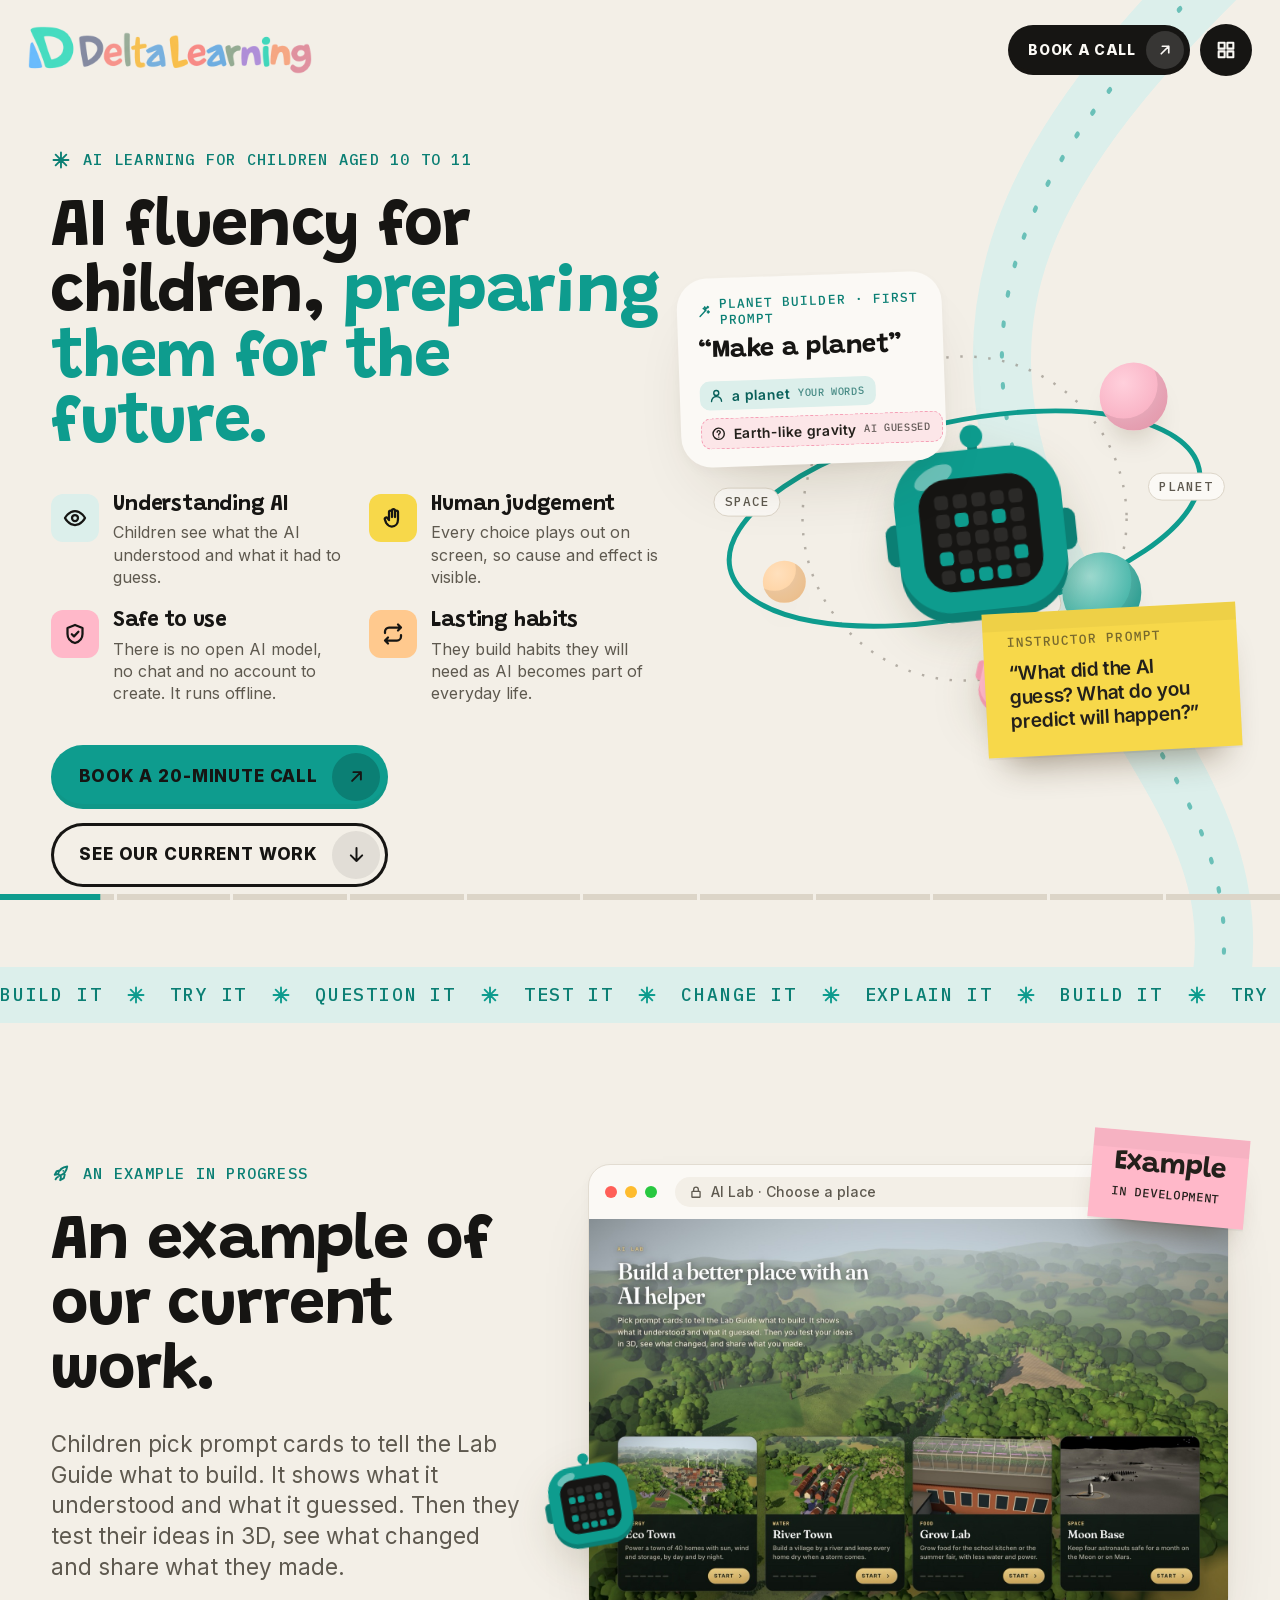
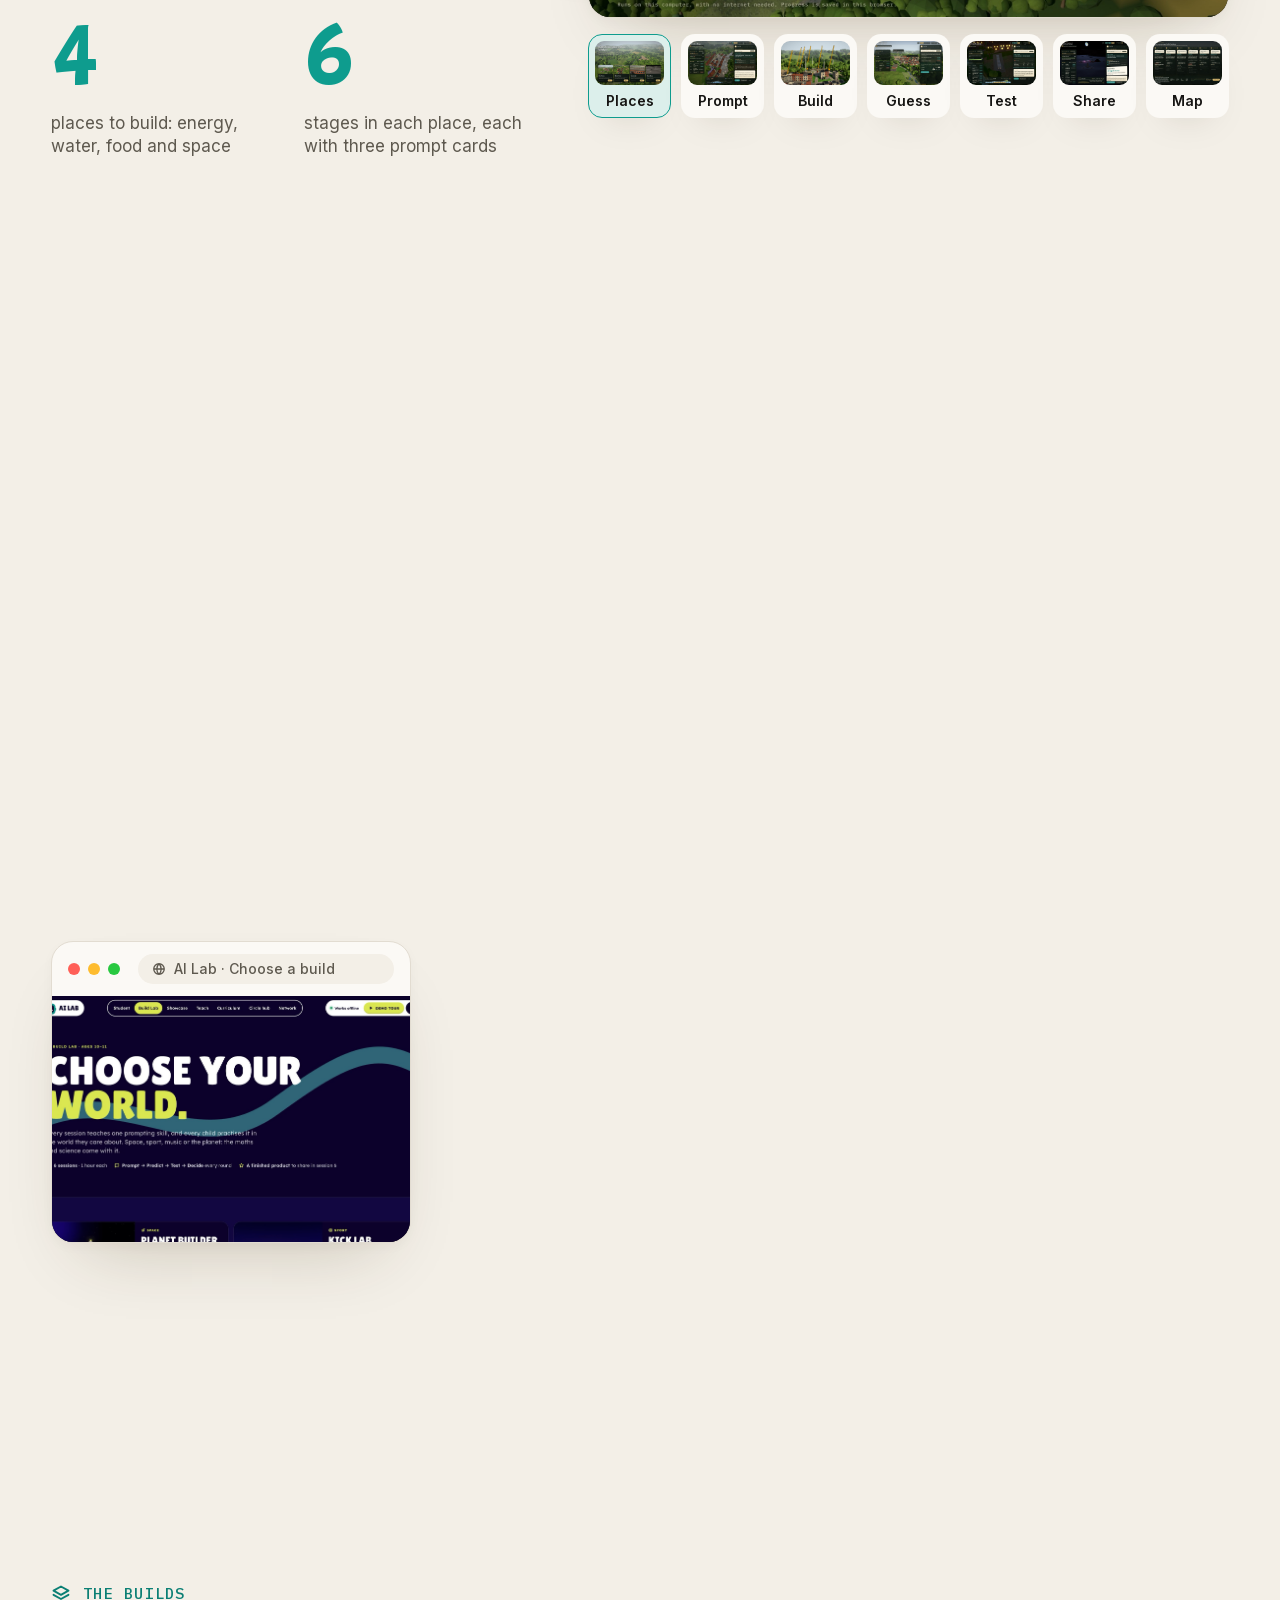
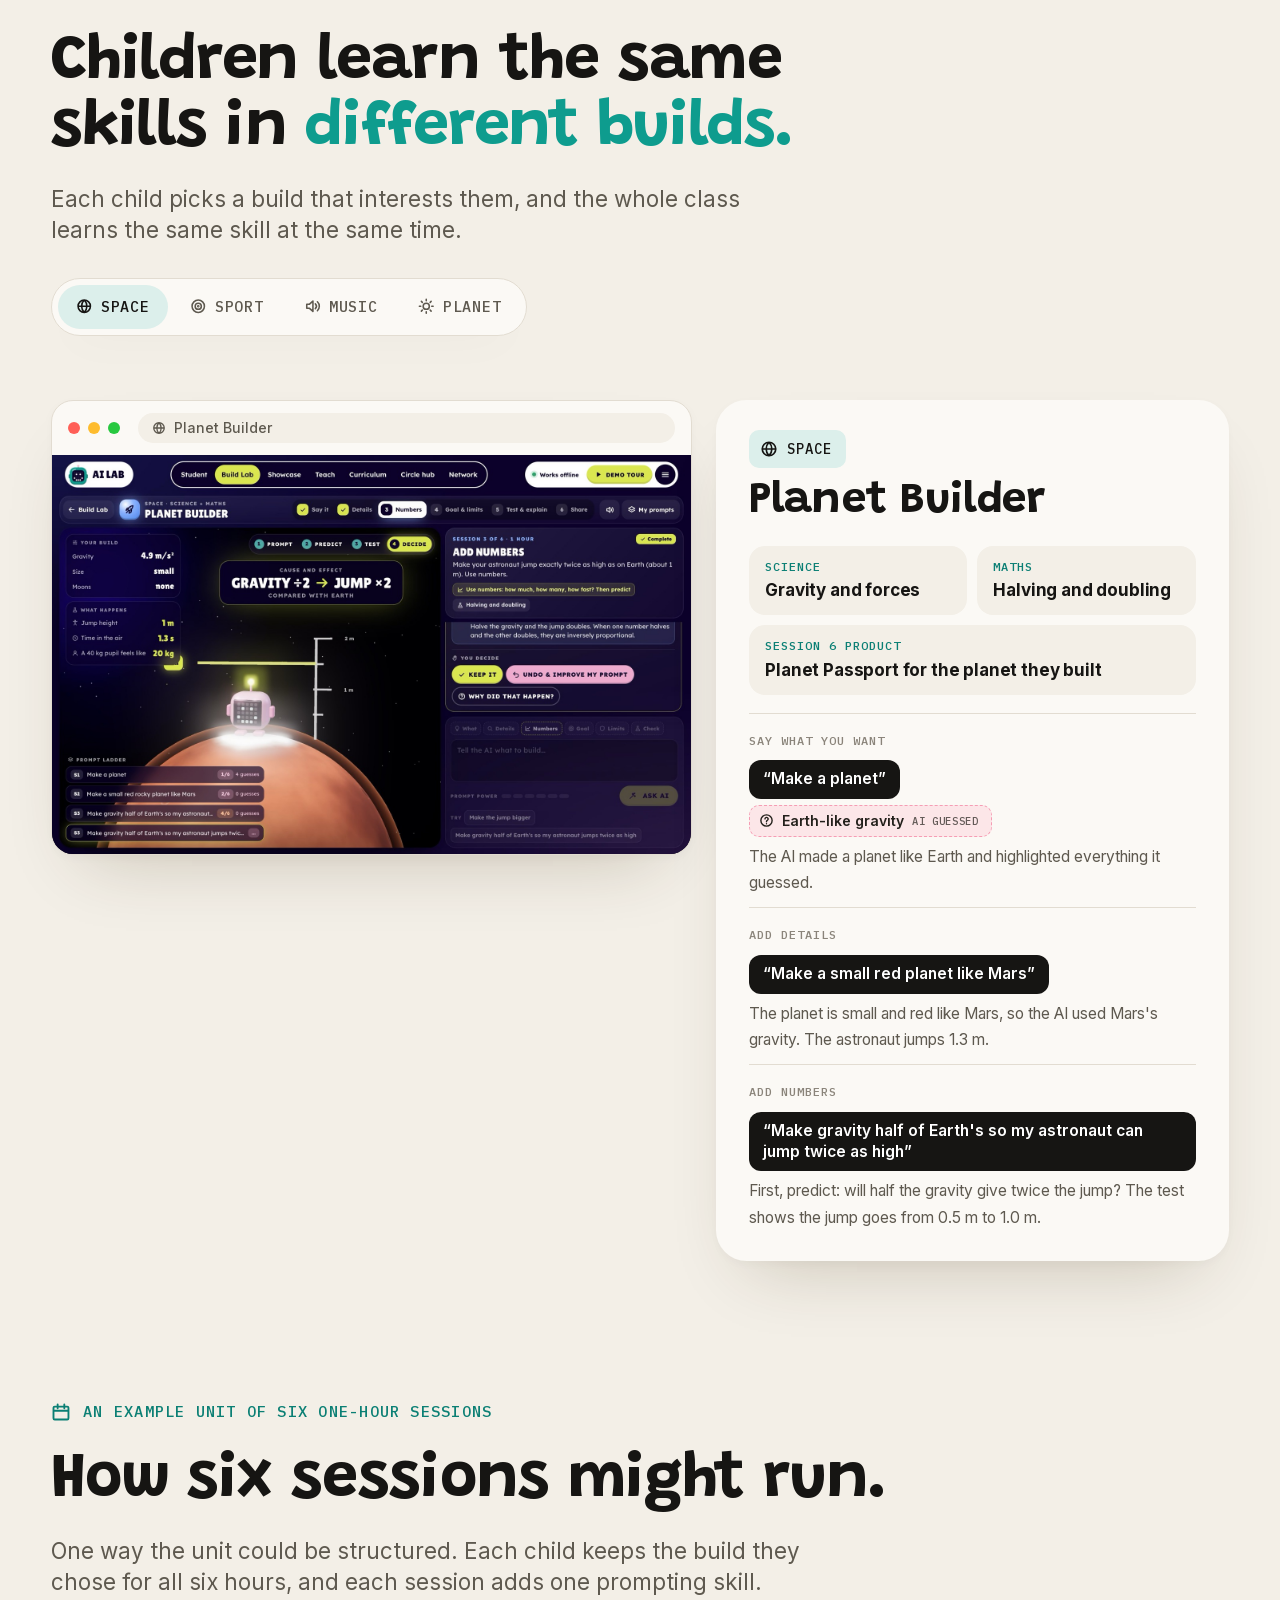
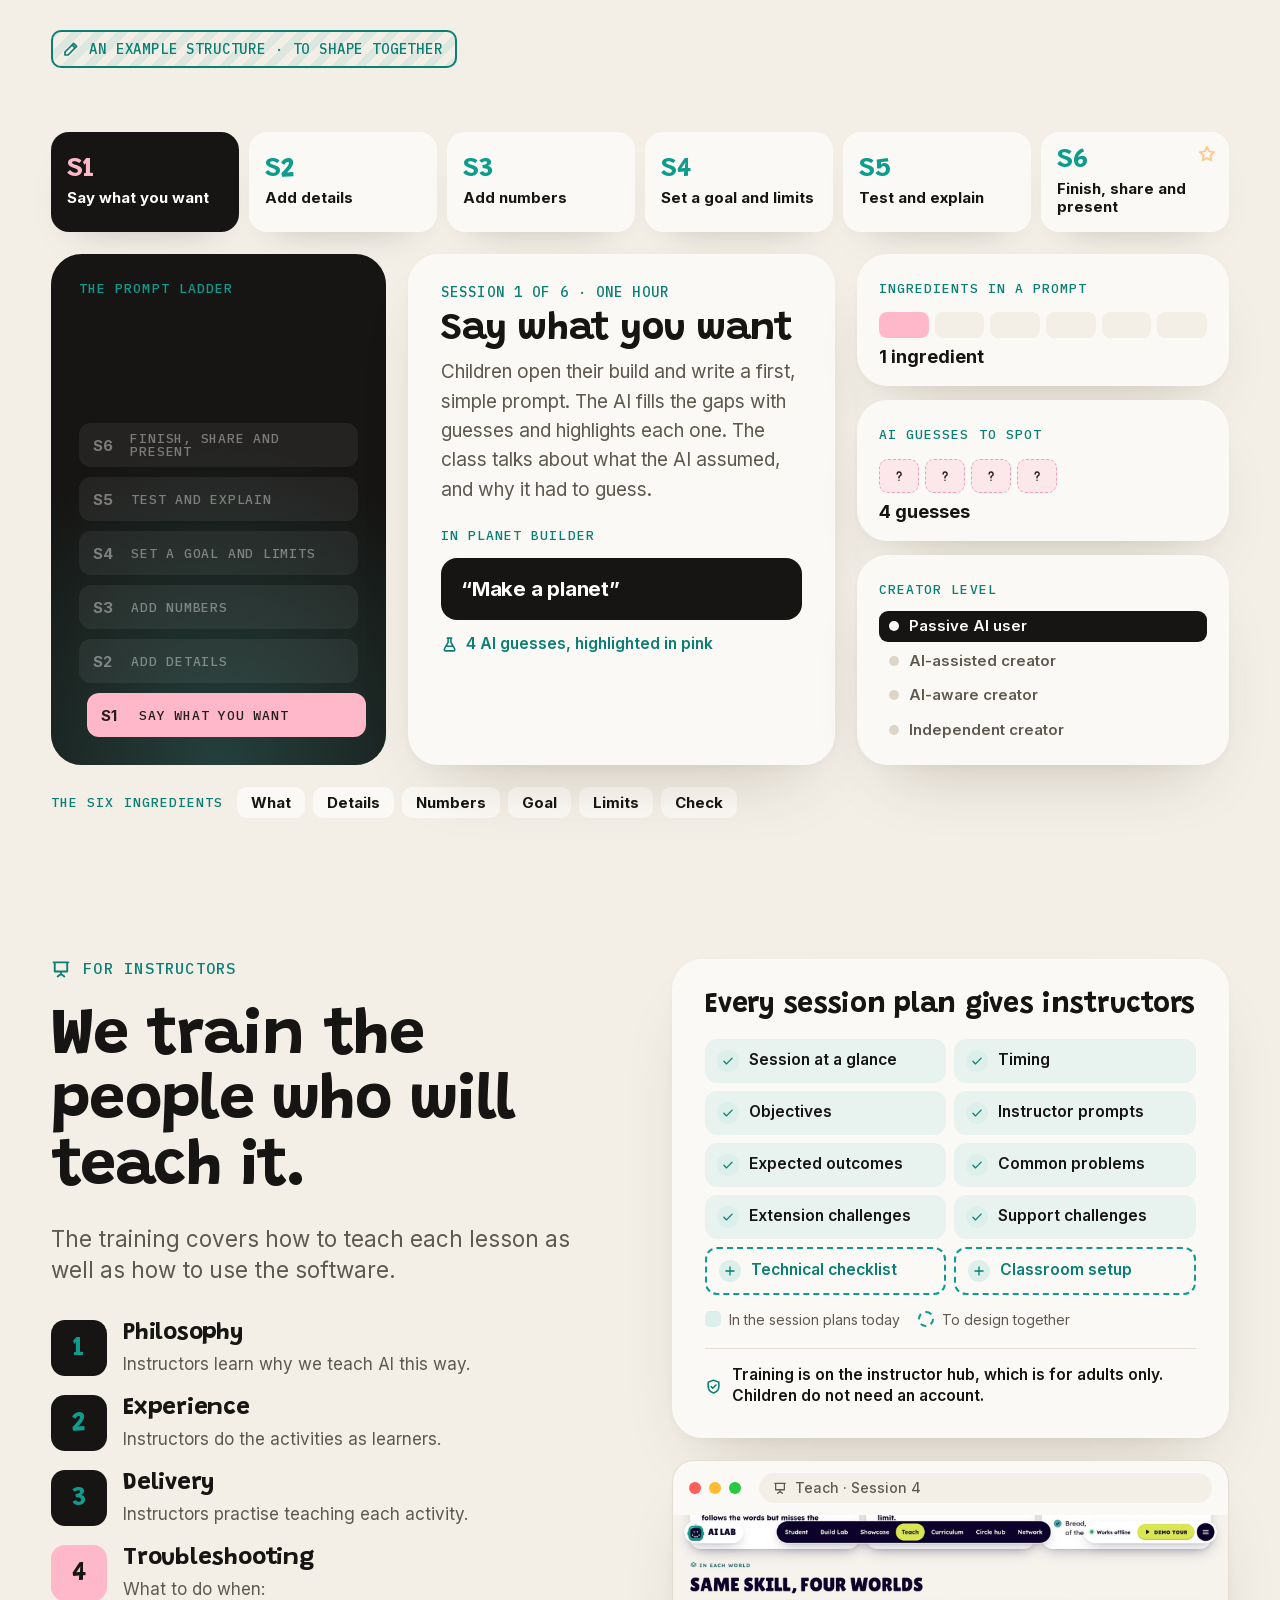
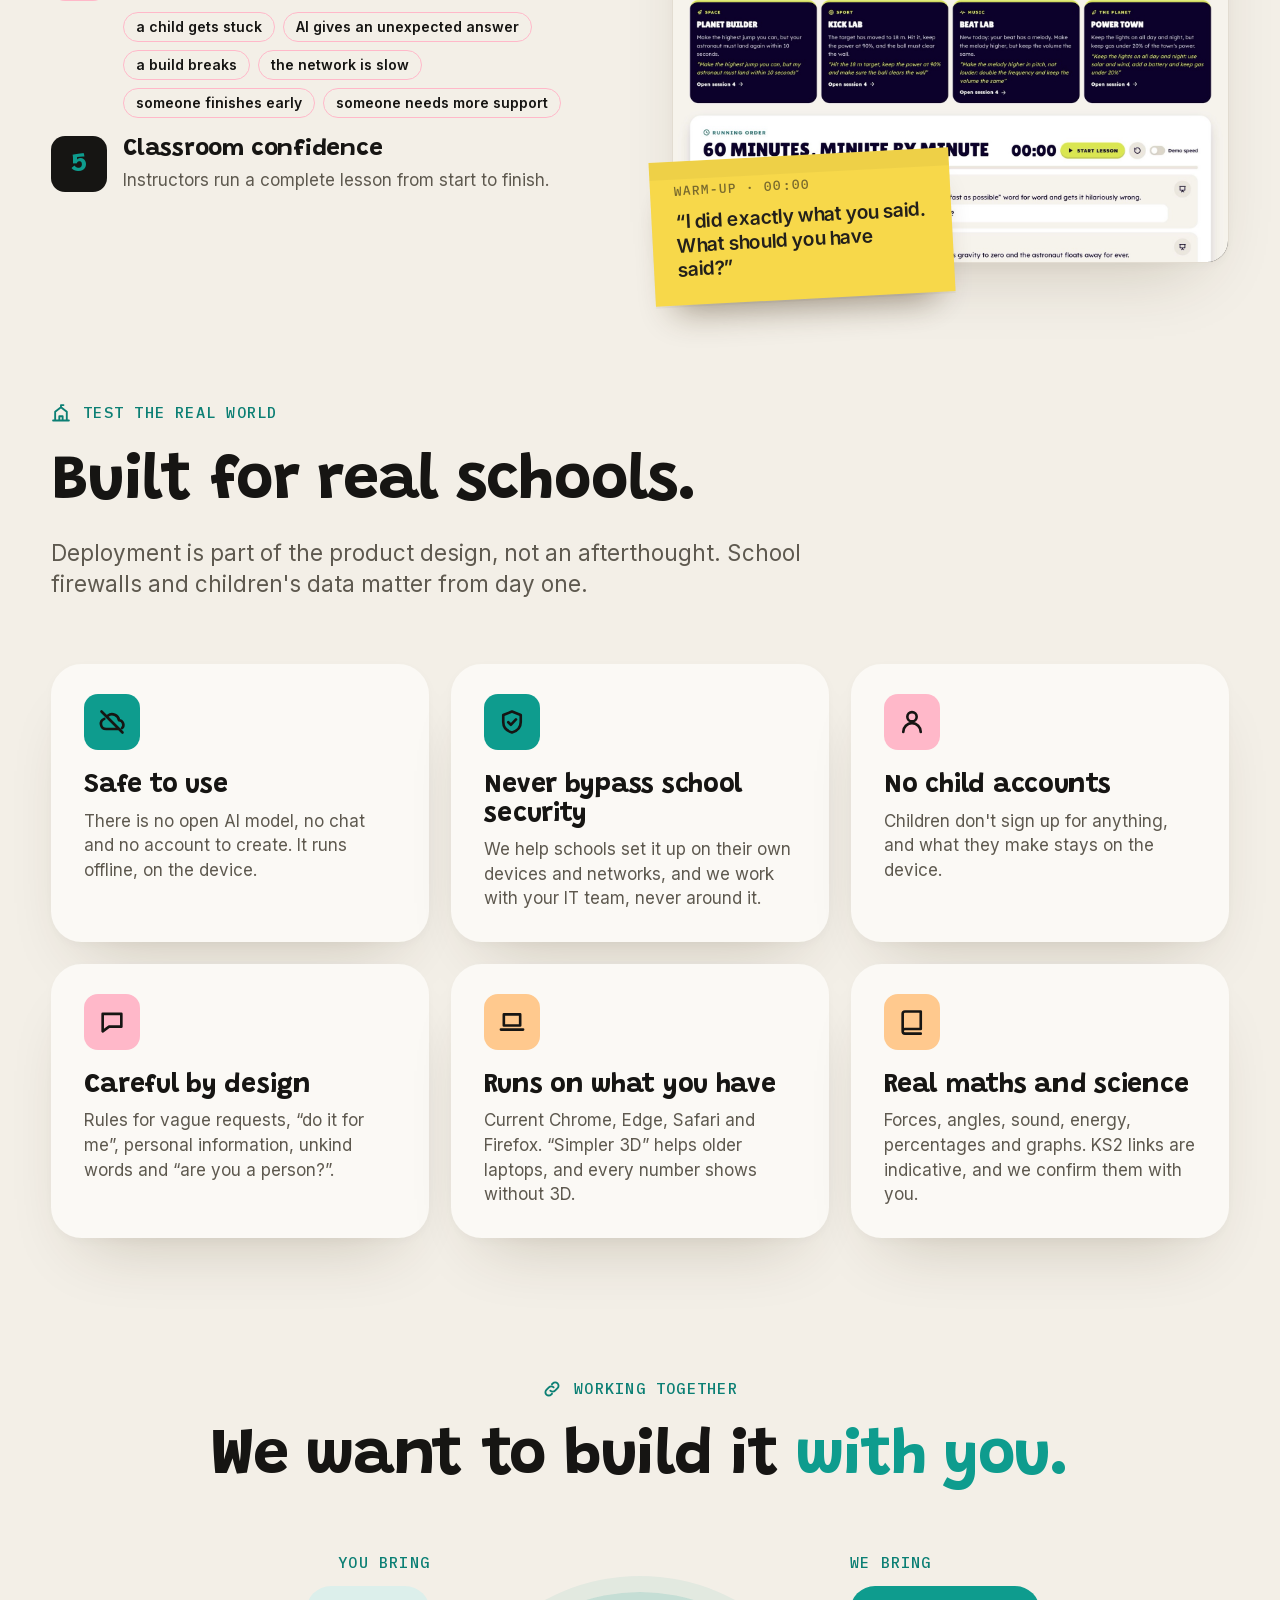
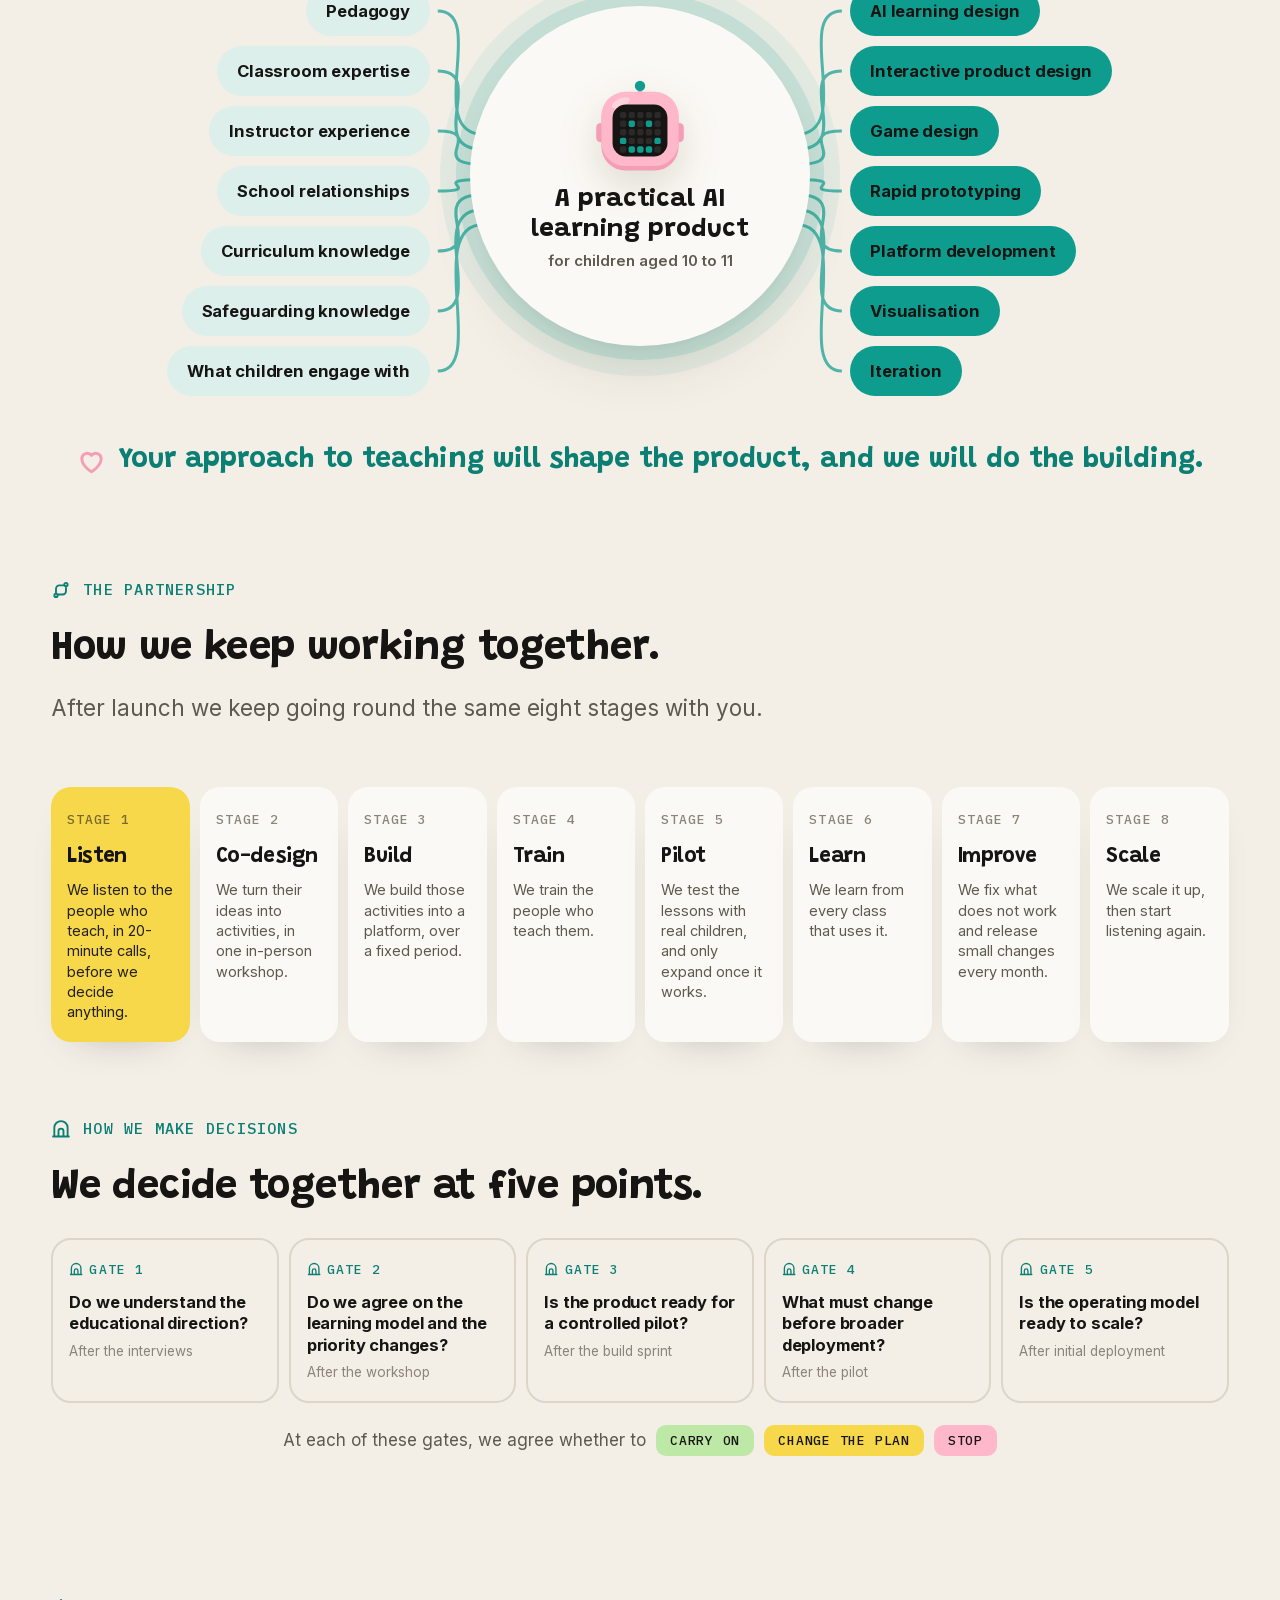
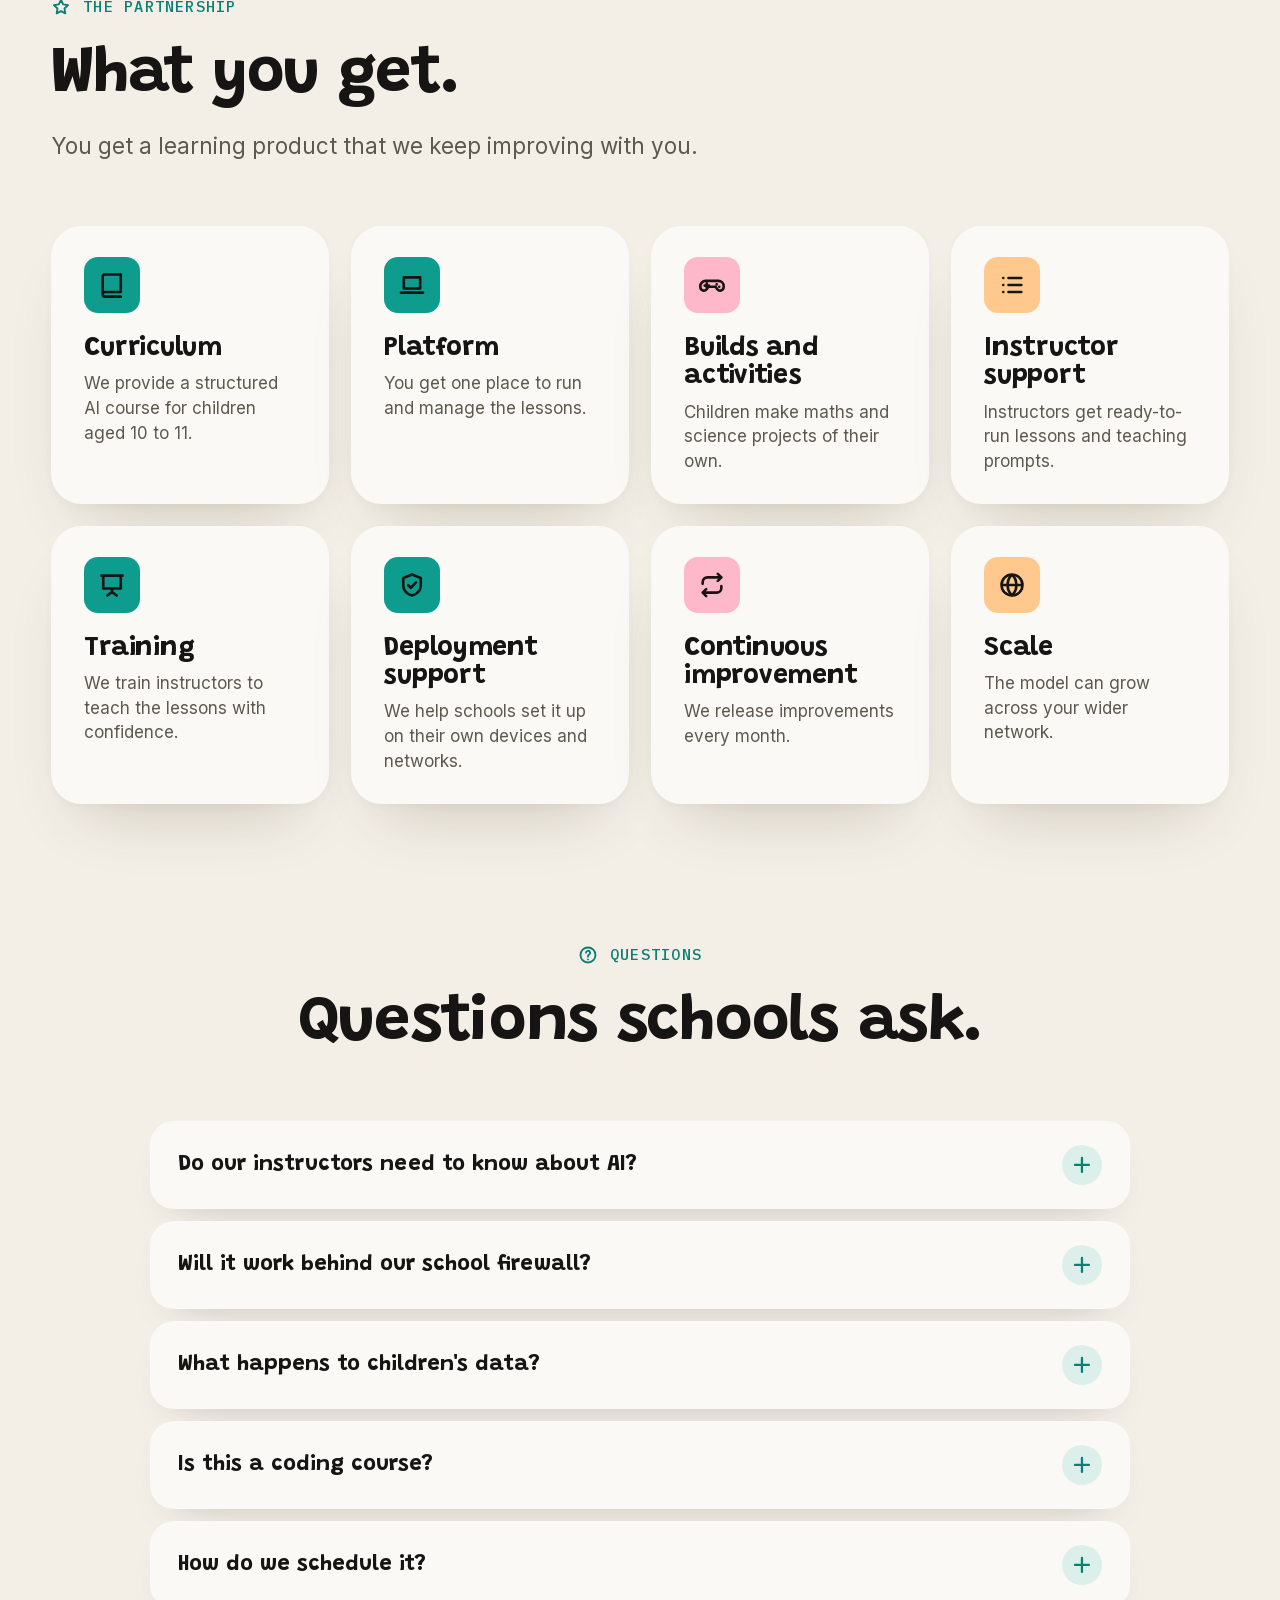
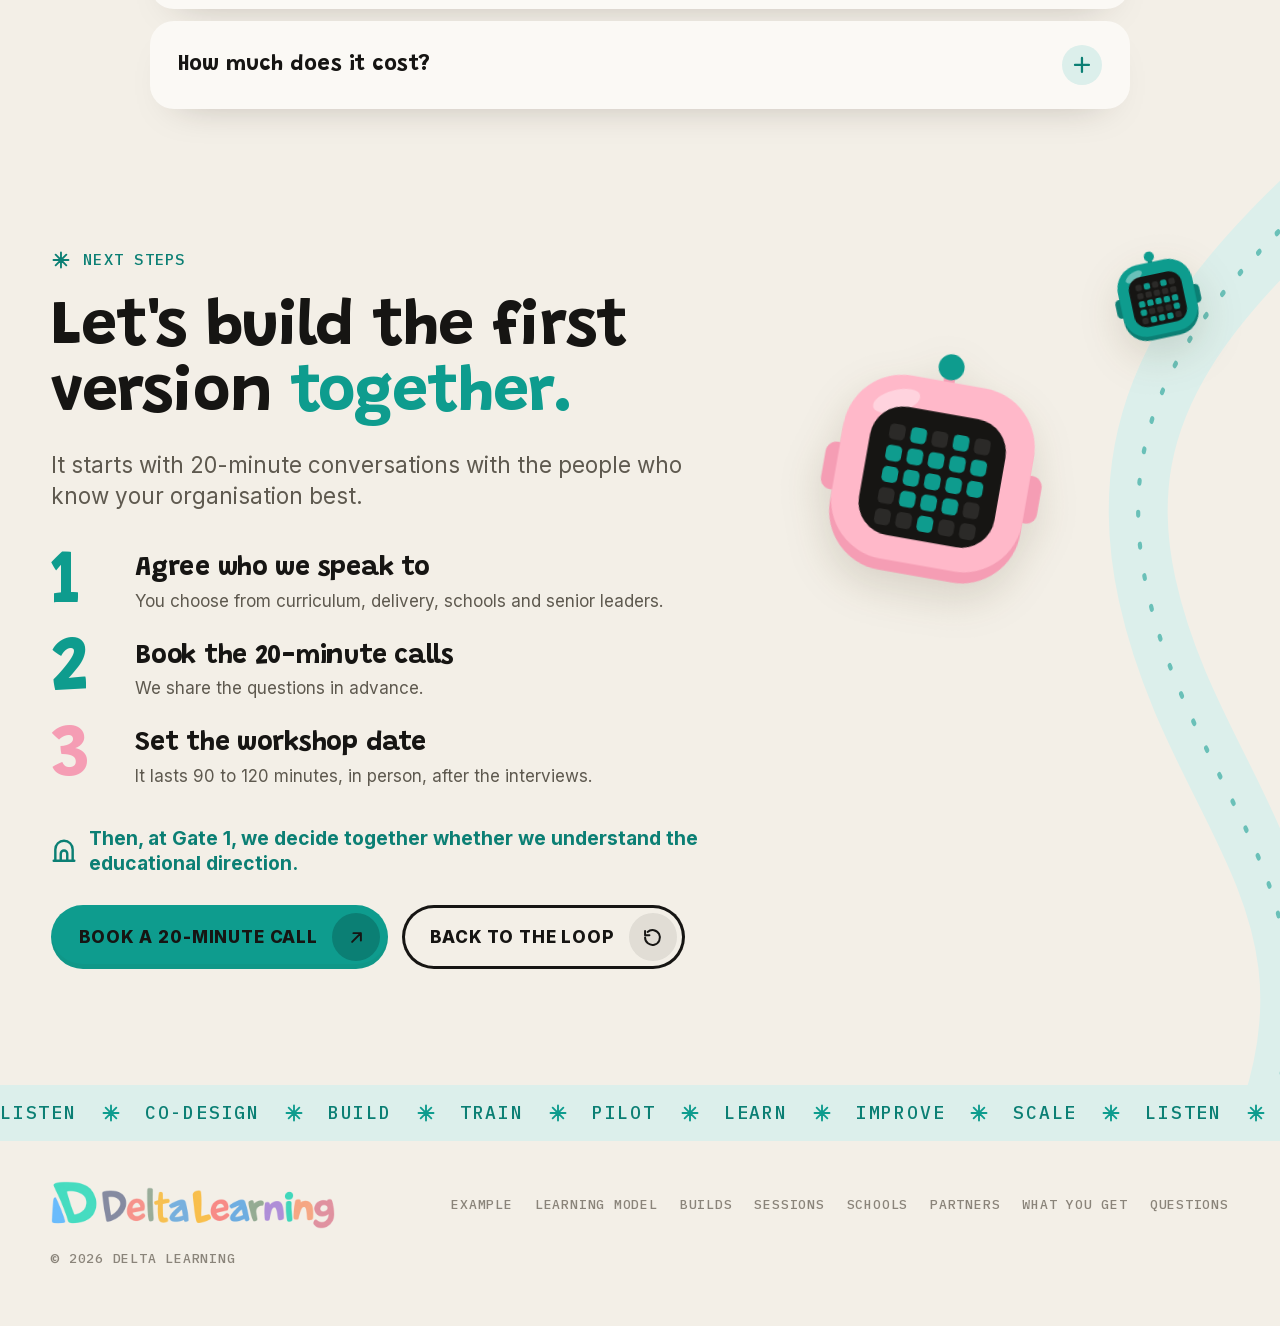
==== deck/index.html @ 97d9b745 "Make the kids-style page the homepage - The kids-style version moves from /kids/ to the site root - " ====
<!doctype html>
<html lang="en-GB">
  <head>
    <meta charset="utf-8" />
    <meta name="viewport" content="width=device-width, initial-scale=1" />
    <title>Delta Learning · The AI Lab for schools</title>
    <meta name="description" content="A six-session AI Lab where 10 to 11 year olds learn maths and science by building with AI: prompting step by step, predicting, testing and deciding. For schools and education partners." />
    <meta name="theme-color" content="#f3efe7" />
    <link rel="icon" href="../assets/logo-mark.png" type="image/png" />
    <link rel="preload" href="../assets/fonts/grandstander-700-latin.woff2" as="font" type="font/woff2" crossorigin />
    <link rel="preload" href="../assets/fonts/inter.woff2" as="font" type="font/woff2" crossorigin />
    <link rel="stylesheet" href="../css/site.css" />
    <script>document.documentElement.classList.add("js");</script>
  </head>
  <body>
    <!-- ======================================================================
         TOP BAR: brand, stage-style section nav, call to action
         ====================================================================== -->
    <header class="topbar" id="topbar">
      <a class="logo" href="#top"><img src="../assets/logo.png" width="1520" height="260" alt="Delta Learning" /></a>
      <nav class="stagenav" aria-label="Sections">
        <span class="stagenav__label">The AI Lab</span>
        <ol>
          <li><a href="#example">Example</a></li>
          <li><a href="#model">Learning model</a></li>
          <li><a href="#worlds">Builds</a></li>
          <li><a href="#sessions">Sessions</a></li>
          <li><a href="#train">Train</a></li>
          <li><a href="#schools">Schools</a></li>
          <li><a href="#partners">Partners</a></li>
        </ol>
      </nav>
      <div style="display: flex; gap: 10px; align-items: center">
        <a class="btn btn--ink btn--sm" href="#next">Book a call <span class="btn__arrow"><i data-icon="arrow-up-right"></i></span></a>
        <button class="menubtn" id="menubtn" aria-label="Open menu" aria-expanded="false" aria-controls="menu"><i data-icon="grid"></i></button>
      </div>
    </header>
    <nav class="menu" id="menu" aria-label="Menu">
      <a href="#example">Example <span>01</span></a>
      <a href="#model">Learning model <span>02</span></a>
      <a href="#worlds">Builds <span>03</span></a>
      <a href="#sessions">Sessions <span>04</span></a>
      <a href="#train">Train <span>05</span></a>
      <a href="#schools">Schools <span>06</span></a>
      <a href="#partners">Partners <span>07</span></a>
      <a href="#get">What you get <span>08</span></a>
      <a href="#faq">Questions <span>09</span></a>
      <a class="btn" href="#next">Book a 20-minute call <span class="btn__arrow"><i data-icon="arrow-up-right"></i></span></a>
    </nav>

    <main id="top">
      <!-- ====================================================================
           1 · HERO
           ==================================================================== -->
      <section class="hero" data-sec>
        <svg class="ribbon" viewBox="0 0 800 1000" preserveAspectRatio="none" aria-hidden="true">
          <path d="M700 -40 C 420 160, 300 300, 420 520 S 760 820, 560 1080" />
          <path class="ribbon__dash" d="M700 -40 C 420 160, 300 300, 420 520 S 760 820, 560 1080" />
        </svg>

        <div class="wrap hero__grid">
          <div class="hero__copy">
            <p class="eyebrow" data-a><i data-icon="sparkle"></i>AI learning for children aged 10 to 11</p>
            <h1 class="t-hero" data-a style="--d: 100ms">AI fluency for children, <span class="teal">preparing them for the future.</span></h1>
            <ul class="pillars">
              <li data-a style="--d: 200ms"><span class="tile tile--tint"><i data-icon="eye"></i></span><div><h3>Understanding AI</h3><p>Children see what the AI understood and what it had to guess.</p></div></li>
              <li data-a style="--d: 260ms"><span class="tile tile--yellow"><i data-icon="hand"></i></span><div><h3>Human judgement</h3><p>Every choice plays out on screen, so cause and effect is visible.</p></div></li>
              <li data-a style="--d: 320ms"><span class="tile tile--pink"><i data-icon="shield-check"></i></span><div><h3>Safe to use</h3><p>There is no open AI model, no chat and no account to create. It runs offline.</p></div></li>
              <li data-a style="--d: 380ms"><span class="tile tile--orange"><i data-icon="repeat"></i></span><div><h3>Lasting habits</h3><p>They build habits they will need as AI becomes part of everyday life.</p></div></li>
            </ul>
            <div class="btns" data-a style="--d: 440ms">
              <a class="btn" href="#next">Book a 20-minute call <span class="btn__arrow"><i data-icon="arrow-up-right"></i></span></a>
              <a class="btn btn--ghost" href="#example">See our current work <span class="btn__arrow"><i data-icon="arrow-down"></i></span></a>
            </div>
          </div>

          <div class="hero__art" aria-hidden="true">
            <svg class="orbit" viewBox="0 0 640 640">
              <g class="orbit__spin"><circle class="orbit__dash" cx="320" cy="320" r="196" /></g>
              <ellipse class="orbit__ring" cx="320" cy="320" rx="290" ry="118" transform="rotate(-12 320 320)" />
            </svg>
            <span class="planet planet--pink" style="left: 82%; top: 27%; width: 13%; height: 13%"></span>
            <span class="planet planet--earth" style="left: 76%; top: 64%; width: 15%; height: 15%"></span>
            <span class="planet planet--orange" style="left: 16%; top: 62%; width: 8%; height: 8%"></span>
            <span class="orbit-label" style="left: 9%; top: 47%">Space</span>
            <span class="orbit-label" style="left: 34%; top: 32%">Sport</span>
            <span class="orbit-label" style="left: 62%; top: 66%">Music</span>
            <span class="orbit-label" style="left: 92%; top: 44%">Planet</span>
            <span class="bit bit--float" data-bit="teal:happy:200:-6" style="left: 34%; top: 32%"></span>
            <span class="bit bit--float bit--slow" data-bit="pink:grin:96:12" style="left: 52%; top: 70%"></span>

            <div class="card hero__ask" data-a="pop" style="--d: 700ms; --r: -2deg">
              <p class="minilabel"><i data-icon="wand"></i>Planet Builder · first prompt</p>
              <p class="q">“Make a planet”</p>
              <div class="hero__chips">
                <span class="mini mini--you"><i data-icon="user"></i>a planet <small>your words</small></span>
                <span class="mini mini--guess"><i data-icon="help"></i>Earth-like gravity <small>AI guessed</small></span>
              </div>
            </div>
            <div class="note hero__say" data-a="pop" style="--d: 900ms">
              <p class="minilabel">Instructor prompt</p>
              “What did the AI guess? What do you predict will happen?”
            </div>
          </div>
        </div>

        <div class="ticker" data-ticker="Build it|Try it|Question it|Test it|Change it|Explain it"></div>
      </section>

      <!-- ====================================================================
           2 · AN EXAMPLE OF OUR CURRENT WORK
           ==================================================================== -->
      <section class="section" id="example" data-sec>
        <div class="wrap proto">
          <div>
            <p class="eyebrow" data-a><i data-icon="rocket"></i>An example in progress</p>
            <h2 class="t-1" data-a style="--d: 80ms">An example of our current work.</h2>
            <p class="lead" data-a style="--d: 160ms">Children pick prompt cards to tell the Lab Guide what to build. It shows what it understood and what it guessed. Then they test their ideas in 3D, see what changed and share what they made.</p>
            <div class="stats">
              <div class="stat" data-a style="--d: 220ms"><b data-count="4">4</b><p>places to build: energy, water, food and space</p></div>
              <div class="stat" data-a style="--d: 280ms"><b data-count="6">6</b><p>stages in each place, each with three prompt cards</p></div>
              <div class="stat stat--pink" data-a style="--d: 340ms"><b data-count="1">1</b><p>vague card at every stage, so the AI has to guess</p></div>
              <div class="stat stat--ink" data-a style="--d: 400ms"><b>0</b><p>typing, open AI models or internet needed</p></div>
            </div>
          </div>

          <div class="proto__view" data-a style="--d: 200ms">
            <div class="note proto__sticker">Example<small>In development</small></div>
            <div class="browser">
              <div class="browser__bar"><i></i><i></i><i></i><span class="browser__url"><i data-icon="lock"></i><span id="proto-url">AI Lab · Choose a place</span></span></div>
              <div class="browser__shot"><img id="proto-shot" src="../assets/img/app-places.jpg" width="1600" height="1000" alt="Choose a place: Eco Town, River Town, Grow Lab and Moon Base." /></div>
            </div>
            <span class="bit bit--float" data-bit="teal:wink:96:-10"></span>
            <div class="thumbs" id="thumbs" role="group" aria-label="Look around the app">
              <button class="thumb" aria-pressed="true" data-shot="app-places" data-url="AI Lab · Choose a place" data-alt="Choose a place: Eco Town, River Town, Grow Lab and Moon Base."><img src="../assets/img/app-places.jpg" alt="" loading="lazy" />Places</button>
              <button class="thumb" aria-pressed="false" data-shot="app-first-card" data-url="AI Lab · Eco Town · Start your town" data-alt="Eco Town: the first prompt card."><img src="../assets/img/app-first-card.jpg" alt="" loading="lazy" />Prompt</button>
              <button class="thumb" aria-pressed="false" data-shot="app-crew" data-url="AI Lab · Eco Town · The crew builds it" data-alt="Eco Town: a crew builds what the card asked for."><img src="../assets/img/app-crew.jpg" alt="" loading="lazy" />Build</button>
              <button class="thumb" aria-pressed="false" data-shot="app-details" data-url="AI Lab · River Town · Fill in the village" data-alt="River Town: what the AI guessed, and why."><img src="../assets/img/app-details.jpg" alt="" loading="lazy" />Guess</button>
              <button class="thumb" aria-pressed="false" data-shot="app-test" data-url="AI Lab · Eco Town · Test it, and explain" data-alt="Eco Town: a fair test."><img src="../assets/img/app-test.jpg" alt="" loading="lazy" />Test</button>
              <button class="thumb" aria-pressed="false" data-shot="app-share" data-url="AI Lab · Moon Base · Finish and share" data-alt="Moon Base: finish and share."><img src="../assets/img/app-share.jpg" alt="" loading="lazy" />Share</button>
              <button class="thumb" aria-pressed="false" data-shot="app-map" data-url="AI Lab · Your prompt map" data-alt="The prompt map: every choice and what it led to."><img src="../assets/img/app-map.jpg" alt="" loading="lazy" />Map</button>
            </div>
          </div>
        </div>
      </section>

      <!-- ====================================================================
           3 · THE LEARNING MODEL
           ==================================================================== -->
      <section class="section" id="model" data-sec>
        <div class="wrap">
          <div class="head">
            <p class="eyebrow" data-a><i data-icon="repeat"></i>The learning model</p>
            <h2 class="t-1" data-a style="--d: 80ms">Lesson structure.</h2>
            <p class="lead" data-a style="--d: 160ms">Every session has six steps. Children repeat the middle four, each time with a new prompt.</p>
          </div>
          <div class="steps" id="steps" data-a style="--d: 200ms"></div>
          <div class="repeat" data-a style="--d: 260ms">
            <svg class="loopline" viewBox="0 0 600 40" preserveAspectRatio="none" aria-hidden="true"><path d="M480 0 C 480 34, 420 36, 300 36 S 120 34, 120 0" /></svg>
            <span class="chip chip--ai"><i data-icon="repeat"></i>Children repeat these four steps with a new version of the prompt.</span>
          </div>
          <div class="model" data-a style="--d: 300ms">
            <div class="browser">
              <div class="browser__bar"><i></i><i></i><i></i><span class="browser__url"><i data-icon="globe"></i><span id="model-url">AI Lab · Choose a build</span></span></div>
              <div class="browser__shot"><img id="model-shot" src="../assets/img/build-lab.jpg" width="1600" height="1000" alt="" /></div>
            </div>
            <div class="card" id="model-detail" aria-live="polite"></div>
            <div class="card versions">
              <p class="minilabel"><i data-icon="layers"></i>Planet Builder: each round makes a new version</p>
              <ul id="versions"></ul>
            </div>
          </div>
        </div>
      </section>

      <!-- ====================================================================
           4 · WORLDS
           ==================================================================== -->
      <section class="section" id="worlds" data-sec>
        <div class="wrap">
          <div class="head head--split">
            <div>
              <p class="eyebrow" data-a><i data-icon="layers"></i>The builds</p>
              <h2 class="t-1" data-a style="--d: 80ms">Children learn the same skills in <span class="teal">different builds.</span></h2>
              <p class="lead" data-a style="--d: 160ms">Each child picks a build that interests them, and the whole class learns the same skill at the same time.</p>
            </div>
            <div class="seg" role="tablist" aria-label="Builds" id="worldtabs" data-a style="--d: 200ms"></div>
          </div>
          <div class="world" id="world" role="tabpanel" aria-live="polite" data-a style="--d: 240ms"></div>
        </div>
      </section>

      <!-- ====================================================================
           5 · SESSIONS
           ==================================================================== -->
      <section class="section" id="sessions" data-sec>
        <div class="wrap">
          <div class="head head--split">
            <div>
              <p class="eyebrow" data-a><i data-icon="calendar"></i>An example unit of six one-hour sessions</p>
              <h2 class="t-1" data-a style="--d: 80ms">How six sessions might run.</h2>
              <p class="lead" data-a style="--d: 160ms">One way the unit could be structured. Each child keeps the build they chose for all six hours, and each session adds one prompting skill.</p>
            </div>
            <span class="tag tag--todo" data-a style="--d: 200ms"><i data-icon="pencil"></i>An example structure · to shape together</span>
          </div>
          <div class="stabs" id="stabs" role="tablist" aria-label="Sessions" data-a style="--d: 220ms"></div>
          <div class="sess" data-a style="--d: 280ms">
            <div class="ladder" id="ladder" aria-hidden="true"></div>
            <div class="card sess__main" id="sess-main" aria-live="polite"></div>
            <div class="sess__side">
              <div class="card"><p class="minilabel">Ingredients in a prompt</p><div class="meter" id="meter"></div><p class="big" id="meter-t"></p></div>
              <div class="card"><p class="minilabel">AI guesses to spot</p><div class="guesses" id="guesses"></div><p class="big" id="guesses-t"></p></div>
              <div class="card"><p class="minilabel">Creator level</p><ul class="levels" id="levels"></ul></div>
            </div>
          </div>
          <div class="ingredients" data-a>
            <span class="minilabel">The six ingredients</span>
            <span class="ing">What</span><span class="ing">Details</span><span class="ing">Numbers</span><span class="ing">Goal</span><span class="ing">Limits</span><span class="ing">Check</span>
          </div>
        </div>
      </section>

      <!-- ====================================================================
           6 · TRAIN
           ==================================================================== -->
      <section class="section" id="train" data-sec>
        <div class="wrap train">
          <div>
            <p class="eyebrow" data-a><i data-icon="board"></i>For instructors</p>
            <h2 class="t-1" data-a style="--d: 80ms">We train the people who will teach it.</h2>
            <p class="lead" data-a style="--d: 160ms">The training covers how to teach each lesson as well as how to use the software.</p>
            <ol class="nlist">
              <li data-a><span class="n">1</span><div><h3>Philosophy</h3><p>Instructors learn why we teach AI this way.</p></div></li>
              <li data-a style="--d: 60ms"><span class="n">2</span><div><h3>Experience</h3><p>Instructors do the activities as learners.</p></div></li>
              <li data-a style="--d: 120ms"><span class="n">3</span><div><h3>Delivery</h3><p>Instructors practise teaching each activity.</p></div></li>
              <li data-a style="--d: 180ms"><span class="n n--pink">4</span><div><h3>Troubleshooting</h3><p>What to do when:</p><div class="chips"><span>a child gets stuck</span><span>AI gives an unexpected answer</span><span>a build breaks</span><span>the network is slow</span><span>someone finishes early</span><span>someone needs more support</span></div></div></li>
              <li data-a style="--d: 240ms"><span class="n">5</span><div><h3>Classroom confidence</h3><p>Instructors run a complete lesson from start to finish.</p></div></li>
            </ol>
          </div>
          <div>
            <div class="card plan" data-a style="--d: 200ms">
              <h3>Every session plan gives instructors</h3>
              <ul>
                <li><i data-icon="check"></i>Session at a glance</li>
                <li><i data-icon="check"></i>Timing</li>
                <li><i data-icon="check"></i>Objectives</li>
                <li><i data-icon="check"></i>Instructor prompts</li>
                <li><i data-icon="check"></i>Expected outcomes</li>
                <li><i data-icon="check"></i>Common problems</li>
                <li><i data-icon="check"></i>Extension challenges</li>
                <li><i data-icon="check"></i>Support challenges</li>
                <li class="todo"><i data-icon="plus"></i>Technical checklist</li>
                <li class="todo"><i data-icon="plus"></i>Classroom setup</li>
              </ul>
              <div class="plan__key"><span><i></i>In the session plans today</span><span><i class="d"></i>To design together</span></div>
              <p class="plan__foot"><i data-icon="shield-check"></i>Training is on the instructor hub, which is for adults only. Children do not need an account.</p>
            </div>
            <div class="train__shot" data-a style="--d: 280ms">
              <div class="browser">
                <div class="browser__bar"><i></i><i></i><i></i><span class="browser__url"><i data-icon="board"></i>Teach · Session 4</span></div>
                <div class="browser__shot"><img src="../assets/img/teach.jpg" width="1600" height="1000" loading="lazy" alt="The instructor's session plan: the mission in all four worlds and a minute-by-minute running order." /></div>
              </div>
              <div class="note"><p class="minilabel">Warm-up · 00:00</p>“I did exactly what you said. What should you have said?”</div>
            </div>
          </div>
        </div>
      </section>

      <!-- ====================================================================
           7 · SCHOOLS
           ==================================================================== -->
      <section class="section" id="schools" data-sec>
        <div class="wrap">
          <div class="head">
            <p class="eyebrow" data-a><i data-icon="school"></i>Test the real world</p>
            <h2 class="t-1" data-a style="--d: 80ms">Built for real schools.</h2>
            <p class="lead" data-a style="--d: 160ms">Deployment is part of the product design, not an afterthought. School firewalls and children's data matter from day one.</p>
          </div>
          <div class="grid4">
            <article class="card" data-a><div class="tile"><i data-icon="offline"></i></div><h3>Safe to use</h3><p>There is no open AI model, no chat and no account to create. It runs offline, on the device.</p></article>
            <article class="card" data-a style="--d: 60ms"><div class="tile"><i data-icon="shield-check"></i></div><h3>Never bypass school security</h3><p>We help schools set it up on their own devices and networks, and we work with your IT team, never around it.</p></article>
            <article class="card" data-a style="--d: 120ms"><div class="tile tile--pink"><i data-icon="account"></i></div><h3>No child accounts</h3><p>Children don't sign up for anything, and what they make stays on the device.</p></article>
            <article class="card" data-a><div class="tile tile--pink"><i data-icon="chat"></i></div><h3>Careful by design</h3><p>Rules for vague requests, “do it for me”, personal information, unkind words and “are you a person?”.</p></article>
            <article class="card" data-a style="--d: 60ms"><div class="tile tile--orange"><i data-icon="laptop"></i></div><h3>Runs on what you have</h3><p>Current Chrome, Edge, Safari and Firefox. “Simpler 3D” helps older laptops, and every number shows without 3D.</p></article>
            <article class="card" data-a style="--d: 120ms"><div class="tile tile--orange"><i data-icon="book"></i></div><h3>Real maths and science</h3><p>Forces, angles, sound, energy, percentages and graphs. KS2 links are indicative, and we confirm them with you.</p></article>
          </div>
        </div>
      </section>

      <!-- ====================================================================
           8 · PARTNERSHIP
           ==================================================================== -->
      <section class="section" id="partners" data-sec>
        <div class="wrap">
          <div class="head head--center">
            <p class="eyebrow" data-a><i data-icon="link"></i>Working together</p>
            <h2 class="t-1" data-a style="--d: 80ms">We want to build it <span class="teal">with you.</span></h2>
          </div>
          <div class="with" id="with" data-a style="--d: 160ms">
            <svg class="with__wires" id="wires" aria-hidden="true"></svg>
            <div class="with__col with__col--you">
              <h3>You bring</h3>
              <ul>
                <li class="pill">Pedagogy</li>
                <li class="pill">Classroom expertise</li>
                <li class="pill">Instructor experience</li>
                <li class="pill">School relationships</li>
                <li class="pill">Curriculum knowledge</li>
                <li class="pill">Safeguarding knowledge</li>
                <li class="pill">What children engage with</li>
              </ul>
            </div>
            <div class="with__hub">
              <span class="bit bit--inline" data-bit="pink:happy:92:0:still"></span>
              <b>A practical AI learning product</b>
              <small>for children aged 10 to 11</small>
            </div>
            <div class="with__col with__col--we">
              <h3>We bring</h3>
              <ul>
                <li class="pill pill--teal">AI learning design</li>
                <li class="pill pill--teal">Interactive product design</li>
                <li class="pill pill--teal">Game design</li>
                <li class="pill pill--teal">Rapid prototyping</li>
                <li class="pill pill--teal">Platform development</li>
                <li class="pill pill--teal">Visualisation</li>
                <li class="pill pill--teal">Iteration</li>
              </ul>
            </div>
          </div>
          <p class="with__foot" data-a><i data-icon="heart"></i>Your approach to teaching will shape the product, and we will do the building.</p>

          <div class="journey">
            <div class="head">
              <p class="eyebrow" data-a><i data-icon="route"></i>The partnership</p>
              <h2 class="t-2" data-a style="--d: 80ms">How we keep working together.</h2>
              <p class="lead" data-a style="--d: 140ms">After launch we keep going round the same eight stages with you.</p>
            </div>
            <ol class="journey__nav">
              <li class="jstage" data-a><span class="minilabel">Stage 1</span><h3>Listen</h3><p>We listen to the people who teach, in 20-minute calls, before we decide anything.</p></li>
              <li class="jstage" data-a style="--d: 40ms"><span class="minilabel">Stage 2</span><h3>Co-design</h3><p>We turn their ideas into activities, in one in-person workshop.</p></li>
              <li class="jstage" data-a style="--d: 80ms"><span class="minilabel">Stage 3</span><h3>Build</h3><p>We build those activities into a platform, over a fixed period.</p></li>
              <li class="jstage" data-a style="--d: 120ms"><span class="minilabel">Stage 4</span><h3>Train</h3><p>We train the people who teach them.</p></li>
              <li class="jstage" data-a style="--d: 160ms"><span class="minilabel">Stage 5</span><h3>Pilot</h3><p>We test the lessons with real children, and only expand once it works.</p></li>
              <li class="jstage" data-a style="--d: 200ms"><span class="minilabel">Stage 6</span><h3>Learn</h3><p>We learn from every class that uses it.</p></li>
              <li class="jstage" data-a style="--d: 240ms"><span class="minilabel">Stage 7</span><h3>Improve</h3><p>We fix what does not work and release small changes every month.</p></li>
              <li class="jstage" data-a style="--d: 280ms"><span class="minilabel">Stage 8</span><h3>Scale</h3><p>We scale it up, then start listening again.</p></li>
            </ol>
            <div class="head" style="margin: clamp(56px, 6vw, 88px) 0 28px">
              <p class="eyebrow" data-a><i data-icon="gate"></i>How we make decisions</p>
              <h2 class="t-2" data-a style="--d: 80ms">We decide together at five points.</h2>
            </div>
            <div class="gates">
              <div class="gate" data-a><span class="minilabel"><i data-icon="gate"></i>Gate 1</span><p>Do we understand the educational direction?</p><small>After the interviews</small></div>
              <div class="gate" data-a style="--d: 50ms"><span class="minilabel"><i data-icon="gate"></i>Gate 2</span><p>Do we agree on the learning model and the priority changes?</p><small>After the workshop</small></div>
              <div class="gate" data-a style="--d: 100ms"><span class="minilabel"><i data-icon="gate"></i>Gate 3</span><p>Is the product ready for a controlled pilot?</p><small>After the build sprint</small></div>
              <div class="gate" data-a style="--d: 150ms"><span class="minilabel"><i data-icon="gate"></i>Gate 4</span><p>What must change before broader deployment?</p><small>After the pilot</small></div>
              <div class="gate" data-a style="--d: 200ms"><span class="minilabel"><i data-icon="gate"></i>Gate 5</span><p>Is the operating model ready to scale?</p><small>After initial deployment</small></div>
            </div>
            <p class="decide" data-a>At each of these gates, we agree whether to <span style="background: var(--green)">Carry on</span><span style="background: var(--yellow)">Change the plan</span><span style="background: var(--pink)">Stop</span></p>
          </div>
        </div>
      </section>

      <!-- ====================================================================
           9 · WHAT YOU GET
           ==================================================================== -->
      <section class="section" id="get" data-sec>
        <div class="wrap">
          <div class="head">
            <p class="eyebrow" data-a><i data-icon="star"></i>The partnership</p>
            <h2 class="t-1" data-a style="--d: 80ms">What you get.</h2>
            <p class="lead" data-a style="--d: 160ms">You get a learning product that we keep improving with you.</p>
          </div>
          <div class="grid4 grid4--get">
            <article class="card" data-a><div class="tile"><i data-icon="book"></i></div><h3>Curriculum</h3><p>We provide a structured AI course for children aged 10 to 11.</p></article>
            <article class="card" data-a style="--d: 50ms"><div class="tile"><i data-icon="laptop"></i></div><h3>Platform</h3><p>You get one place to run and manage the lessons.</p></article>
            <article class="card" data-a style="--d: 100ms"><div class="tile tile--pink"><i data-icon="gamepad"></i></div><h3>Builds and activities</h3><p>Children make maths and science projects of their own.</p></article>
            <article class="card" data-a style="--d: 150ms"><div class="tile tile--orange"><i data-icon="list"></i></div><h3>Instructor support</h3><p>Instructors get ready-to-run lessons and teaching prompts.</p></article>
            <article class="card" data-a><div class="tile"><i data-icon="board"></i></div><h3>Training</h3><p>We train instructors to teach the lessons with confidence.</p></article>
            <article class="card" data-a style="--d: 50ms"><div class="tile"><i data-icon="shield-check"></i></div><h3>Deployment support</h3><p>We help schools set it up on their own devices and networks.</p></article>
            <article class="card" data-a style="--d: 100ms"><div class="tile tile--pink"><i data-icon="repeat"></i></div><h3>Continuous improvement</h3><p>We release improvements every month.</p></article>
            <article class="card" data-a style="--d: 150ms"><div class="tile tile--orange"><i data-icon="globe"></i></div><h3>Scale</h3><p>The model can grow across your wider network.</p></article>
          </div>
        </div>
      </section>

      <!-- ====================================================================
           10 · FAQ
           ==================================================================== -->
      <section class="section" id="faq" data-sec>
        <div class="wrap">
          <div class="head head--center">
            <p class="eyebrow" data-a><i data-icon="help"></i>Questions</p>
            <h2 class="t-1" data-a style="--d: 80ms">Questions schools ask.</h2>
          </div>
          <div class="faq">
            <details data-a><summary>Do our instructors need to know about AI?<span class="plus"><i data-icon="plus"></i></span></summary><p>No. A non-specialist instructor must be able to run it, and that's a design rule. Every session has a minute-by-minute plan with the words to say, and the training ends with each instructor running a complete lesson.</p></details>
            <details data-a><summary>Will it work behind our school firewall?<span class="plus"><i data-icon="plus"></i></span></summary><p>Yes. There is no open AI model and no chat. The example AI runs offline on the device, so nothing needs to reach an outside service, and we help schools set it up on their own devices and networks.</p></details>
            <details data-a><summary>What happens to children's data?<span class="plus"><i data-icon="plus"></i></span></summary><p>There is no account to create, and what children make stays on the device. A shared build travels inside its link, so no server is needed.</p></details>
            <details data-a><summary>Is this a coding course?<span class="plus"><i data-icon="plus"></i></span></summary><p>No. It's maths and science, learned by building with AI. Children practise saying exactly what they mean, predicting, testing fairly and deciding from evidence.</p></details>
            <details data-a><summary>How do we schedule it?<span class="plus"><i data-icon="plus"></i></span></summary><p>Run it as a half-term block or as six weekly one-hour sessions. Each session stands alone in the timetable, and the build carries on to the next one.</p></details>
            <details data-a><summary>How much does it cost?<span class="plus"><i data-icon="plus"></i></span></summary><p>We agree pricing and terms with each partner once we understand what you need. Book a call and we'll talk it through.</p></details>
          </div>
        </div>
      </section>

      <!-- ====================================================================
           11 · NEXT STEPS
           ==================================================================== -->
      <section class="section next" id="next" data-sec>
        <svg class="ribbon" viewBox="0 0 700 900" preserveAspectRatio="none" aria-hidden="true">
          <path d="M760 -20 C 560 120, 360 220, 420 420 S 700 700, 520 960" />
          <path class="ribbon__dash" d="M760 -20 C 560 120, 360 220, 420 420 S 700 700, 520 960" />
        </svg>
        <div class="wrap next__grid">
          <div>
            <p class="eyebrow" data-a><i data-icon="sparkle"></i>Next steps</p>
            <h2 class="t-1" data-a style="--d: 80ms">Let's build the first version <span class="teal">together.</span></h2>
            <p class="lead" data-a style="--d: 160ms">It starts with 20-minute conversations with the people who know your organisation best.</p>
            <ol class="nsteps">
              <li data-a><b>1</b><div><h3>Agree who we speak to</h3><p>You choose from curriculum, delivery, schools and senior leaders.</p></div></li>
              <li data-a style="--d: 80ms"><b>2</b><div><h3>Book the 20-minute calls</h3><p>We share the questions in advance.</p></div></li>
              <li data-a style="--d: 160ms"><b>3</b><div><h3>Set the workshop date</h3><p>It lasts 90 to 120 minutes, in person, after the interviews.</p></div></li>
            </ol>
            <p class="next__gate" data-a><i data-icon="gate"></i>Then, at Gate 1, we decide together whether we understand the educational direction.</p>
            <div class="btns" data-a>
              <!-- TODO: confirm the contact address -->
              <a class="btn" href="mailto:hello@deltatraining.co?subject=AI%20Lab%20%C2%B7%2020-minute%20call">Book a 20-minute call <span class="btn__arrow"><i data-icon="arrow-up-right"></i></span></a>
              <a class="btn btn--ghost" href="#model">Back to the loop <span class="btn__arrow"><i data-icon="restart"></i></span></a>
            </div>
          </div>
          <div class="next__art" aria-hidden="true">
            <span class="bit bit--float b1" data-bit="pink:love"></span>
            <span class="bit bit--float bit--slow b2" data-bit="teal:grin"></span>
          </div>
        </div>
        <div class="ticker" data-ticker="Listen|Co-design|Build|Train|Pilot|Learn|Improve|Scale"></div>
      </section>
    </main>

    <footer>
      <div class="wrap">
        <a class="logo" href="#top"><img src="../assets/logo.png" width="1520" height="260" alt="Delta Learning" /></a>
        <nav aria-label="Footer">
          <a href="#example">Example</a><a href="#model">Learning model</a><a href="#worlds">Builds</a><a href="#sessions">Sessions</a><a href="#schools">Schools</a><a href="#partners">Partners</a><a href="#get">What you get</a><a href="#faq">Questions</a>
        </nav>
        <p>© <span id="year">2026</span> Delta Learning</p>
      </div>
    </footer>

    <div class="progress" id="progress" aria-hidden="true"></div>

    <script src="../js/ui.js"></script>
    <script src="../js/site.js"></script>
  </body>
</html>
---- css/site.css ----
/* ==========================================================================
   Delta Training · site styles
   Built from the DeltaOps engagement deck:
   warm paper, ink type, teal accent, Inter + IBM Plex Mono, sticky-note
   fills, calm cards, the ribbon and the "Bit" characters. Headings use
   Grandstander, the closest match to the Delta Learning logo lettering.
   The logo itself is the supplied artwork (assets/logo.png).
   No serif type and no italics anywhere.
   ========================================================================== */

@font-face {
  font-family: "Inter";
  src: url("../assets/fonts/inter.woff2") format("woff2");
  font-weight: 100 900;
  font-style: normal;
  font-display: swap;
}
@font-face {
  font-family: "IBM Plex Mono";
  src: url("../assets/fonts/plexmono-500.woff2") format("woff2");
  font-weight: 400 700;
  font-style: normal;
  font-display: swap;
}

@font-face {
  font-family: "Grandstander";
  src: url("../assets/fonts/grandstander-700-latin.woff2") format("woff2");
  font-weight: 700;
  font-style: normal;
  font-display: swap;
}

:root {
  --paper: #f3efe7;
  --card: #fbf9f5;
  --ink: #161513;
  --note-ink: #23201b;
  --body: #5e594f;
  --muted: #8a847a;
  --line: #dcd5c8;
  --card-line: #e2dcd1;
  --teal: #0e9c8e;
  --teal-deep: #0b7f74;
  --teal-dark: #08605a;
  --tint: #dcefeb;
  --tint-2: #bfe3dd;
  --yellow: #f7d84a;
  --pink: #ffb8c9;
  --pink-deep: #f59db4;
  --pink-ink: #a8435f;
  --blue: #a9d8f2;
  --green: #bde8a6;
  --orange: #ffc98e;

  --display: "Grandstander", "Inter", "Helvetica Neue", Arial, sans-serif;
  --sans: "Inter", "Helvetica Neue", Arial, sans-serif;
  --mono: "IBM Plex Mono", ui-monospace, Menlo, monospace;

  --shadow-card: 0 34px 70px -34px rgba(60, 40, 10, 0.24), 0 4px 12px rgba(60, 40, 10, 0.032);
  --shadow-soft: 0 18px 40px -28px rgba(40, 30, 20, 0.35);
  --shadow-note: 0 2px 0 rgba(0, 0, 0, 0.04), 0 26px 34px -20px rgba(60, 40, 10, 0.45);

  --ease-out: cubic-bezier(0.2, 0.8, 0.2, 1);
  --ease-in-out: cubic-bezier(0.65, 0, 0.35, 1);
  --ease-spring: cubic-bezier(0.34, 1.56, 0.64, 1);

  --maxw: 1320px;
  --gutter: clamp(16px, 4vw, 60px);
  --section-y: clamp(88px, 11vw, 168px);
  --r-card: clamp(24px, 2.4vw, 36px);
}

*,
*::before,
*::after {
  box-sizing: border-box;
  margin: 0;
  padding: 0;
  font-style: normal !important;
}
html {
  scroll-behavior: smooth;
  scroll-padding-top: 108px;
  overflow-x: clip;
}
body {
  background: var(--paper);
  color: var(--ink);
  font: 400 17px/1.55 var(--sans);
  -webkit-font-smoothing: antialiased;
  text-rendering: optimizeLegibility;
  overflow-x: clip;
}
img {
  display: block;
  max-width: 100%;
  height: auto;
}
a {
  color: inherit;
  text-decoration: none;
}
button {
  font: inherit;
  color: inherit;
  background: none;
  border: 0;
  cursor: pointer;
}
ul,
ol {
  list-style: none;
}
:focus-visible {
  outline: 3px solid var(--teal);
  outline-offset: 3px;
  border-radius: 8px;
}
svg.i {
  width: 1.1em;
  height: 1.1em;
  flex-shrink: 0;
}
.sr-only {
  position: absolute;
  width: 1px;
  height: 1px;
  overflow: hidden;
  clip: rect(0 0 0 0);
  white-space: nowrap;
}

.wrap {
  max-width: var(--maxw);
  margin: 0 auto;
  padding: 0 var(--gutter);
  position: relative;
}
.section {
  padding: var(--section-y) 0 0;
  position: relative;
}

/* ---- Type ------------------------------------------------------------------ */
h1,
h2,
h3,
h4 {
  font-family: var(--display);
  font-weight: 700;
  letter-spacing: -0.01em;
  color: var(--ink);
}
.t-hero {
  font-size: clamp(42px, 5.2vw, 84px);
  line-height: 0.98;
  letter-spacing: -0.02em;
}
.t-1 {
  font-size: clamp(38px, 5vw, 76px);
  line-height: 1.02;
  letter-spacing: -0.02em;
}
.t-2 {
  font-size: clamp(28px, 3.2vw, 46px);
  line-height: 1.05;
  letter-spacing: -0.015em;
}
.t-3 {
  font-size: clamp(24px, 2.3vw, 34px);
  line-height: 1.05;
}
.teal {
  color: var(--teal);
}
.pink {
  color: var(--pink-deep);
}
.eyebrow {
  display: inline-flex;
  align-items: center;
  gap: 12px;
  font: 500 clamp(14px, 1.2vw, 18px) / 1.3 var(--mono);
  letter-spacing: 0.08em;
  text-transform: uppercase;
  color: var(--teal-deep);
}
.eyebrow svg.i {
  width: 1.3em;
  height: 1.3em;
}
.eyebrow + h1,
.eyebrow + h2 {
  margin-top: 20px;
}
.lead {
  font-size: clamp(19px, 1.75vw, 27px);
  line-height: 1.38;
  color: var(--body);
  max-width: 34em;
}
h1 + .lead,
h2 + .lead {
  margin-top: 22px;
}
.head {
  max-width: 980px;
  margin-bottom: clamp(40px, 5vw, 64px);
}
.head--center {
  margin-left: auto;
  margin-right: auto;
  text-align: center;
}
.head--center .lead {
  margin-left: auto;
  margin-right: auto;
}
.head--split {
  max-width: none;
  display: flex;
  justify-content: space-between;
  align-items: flex-end;
  gap: 32px;
  flex-wrap: wrap;
}
.head--split > div {
  max-width: 900px;
}
.minilabel {
  display: inline-flex;
  align-items: center;
  gap: 8px;
  font: 500 13px/1.2 var(--mono);
  letter-spacing: 0.08em;
  text-transform: uppercase;
  color: var(--teal-deep);
}

/* ---- Buttons ----------------------------------------------------------------- */
.btn {
  --btn-bg: var(--teal);
  --btn-fg: var(--ink);
  --btn-circle: var(--teal-deep);
  display: inline-flex;
  align-items: center;
  gap: 14px;
  height: 64px;
  padding: 0 8px 0 28px;
  border-radius: 999px;
  background: var(--btn-bg);
  color: var(--btn-fg);
  font: 800 17px/1 var(--sans);
  letter-spacing: 0.05em;
  text-transform: uppercase;
  white-space: nowrap;
  box-shadow: inset 0 -5px 0 rgba(60, 40, 10, 0.04);
  transition: transform 0.12s var(--ease-out), box-shadow 0.22s;
}
.btn:hover {
  transform: translateY(-2px);
  box-shadow: inset 0 -5px 0 rgba(60, 40, 10, 0.04), 0 16px 28px -14px rgba(60, 40, 10, 0.24);
}
.btn__arrow {
  display: grid;
  place-items: center;
  width: 48px;
  height: 48px;
  border-radius: 50%;
  background: var(--btn-circle);
  transition: transform 0.42s var(--ease-spring);
}
.btn__arrow svg {
  width: 21px;
  height: 21px;
}
.btn:hover .btn__arrow {
  transform: rotate(45deg);
}
.btn--ghost {
  --btn-bg: transparent;
  --btn-fg: var(--ink);
  --btn-circle: rgba(22, 21, 19, 0.08);
  box-shadow: inset 0 0 0 3px currentColor;
}
.btn--ghost:hover {
  box-shadow: inset 0 0 0 3px currentColor, 0 16px 28px -14px rgba(60, 40, 10, 0.24);
}
.btn--ink {
  --btn-bg: var(--ink);
  --btn-fg: var(--card);
  --btn-circle: rgba(255, 255, 255, 0.14);
}
.btn--sm {
  height: 50px;
  padding: 0 6px 0 20px;
  font-size: 14px;
  gap: 10px;
}
.btn--sm .btn__arrow {
  width: 38px;
  height: 38px;
}
.btn--sm .btn__arrow svg {
  width: 18px;
  height: 18px;
}
.btns {
  display: flex;
  flex-wrap: wrap;
  gap: 14px;
}

/* ---- Tags (mono, square-ish) -------------------------------------------------- */
.tag {
  display: inline-flex;
  align-items: center;
  gap: 9px;
  height: 38px;
  padding: 0 14px 0 11px;
  border-radius: 10px;
  font: 500 14px/1 var(--mono);
  letter-spacing: 0.06em;
  text-transform: uppercase;
  white-space: nowrap;
}
.tag svg.i {
  width: 18px;
  height: 18px;
}
.tag--know {
  background: var(--ink);
  color: #fff;
}
.tag--built {
  background: var(--tint);
  color: var(--ink);
}
.tag--learn {
  background: var(--teal);
  color: var(--ink);
}
.tag--test {
  background: var(--pink);
  color: var(--ink);
}
.tag--todo {
  color: var(--teal-deep);
  box-shadow: inset 0 0 0 2px currentColor;
  background-image: repeating-linear-gradient(135deg, rgba(73, 167, 169, 0.12) 0 8px, transparent 8px 16px);
}
.tag--line {
  color: var(--body);
  box-shadow: inset 0 0 0 1.5px var(--line);
}

/* Small rounded role chips under the learning steps */
.chip {
  display: inline-flex;
  align-items: center;
  gap: 7px;
  height: 30px;
  padding: 0 12px;
  border-radius: 999px;
  font: 500 12px/1 var(--mono);
  letter-spacing: 0.06em;
  text-transform: uppercase;
  white-space: nowrap;
}
.chip svg.i {
  width: 14px;
  height: 14px;
}
.chip--child {
  background: var(--tint);
  color: var(--teal-deep);
}
.chip--ai {
  color: var(--note-ink);
  background: rgba(255, 184, 201, 0.25);
  border: 1.5px dashed var(--pink-deep);
}

/* Rounded word pills (the "You bring / We bring" nodes) */
.pill {
  display: inline-flex;
  align-items: center;
  height: 50px;
  padding: 0 20px;
  border-radius: 999px;
  font: 700 clamp(16px, 1.3vw, 19px) / 1 var(--sans);
  letter-spacing: -0.01em;
  white-space: nowrap;
  background: var(--tint);
  color: var(--ink);
}
.pill--teal {
  background: var(--teal);
}

/* ---- Cards ------------------------------------------------------------------------- */
.card {
  position: relative;
  background: var(--card);
  border-radius: var(--r-card);
  padding: clamp(24px, 2.4vw, 36px) clamp(24px, 2.6vw, 40px);
  box-shadow: var(--shadow-card);
}
.card--line {
  box-shadow: none;
  border: 2px solid var(--line);
}
.card h3 + p {
  margin-top: 8px;
  color: var(--body);
}

/* Icon tiles, as on "What you get" */
.tile {
  width: 56px;
  height: 56px;
  border-radius: 14px;
  display: grid;
  place-items: center;
  color: var(--ink);
  background: var(--teal);
  margin-bottom: 22px;
}
.tile svg.i {
  width: 28px;
  height: 28px;
}
.tile--pink {
  background: var(--pink);
}
.tile--orange {
  background: var(--orange);
}
.tile--yellow {
  background: var(--yellow);
}
.tile--tint {
  background: var(--tint);
}

/* Sticky notes */
.note {
  position: relative;
  background: var(--yellow);
  color: var(--note-ink);
  padding: 22px 24px 24px;
  box-shadow: var(--shadow-note);
  overflow: hidden;
  font: 600 clamp(18px, 1.5vw, 22px) / 1.25 var(--sans);
  letter-spacing: -0.02em;
}
.note::before {
  content: "";
  position: absolute;
  left: 0;
  right: 0;
  top: 0;
  height: 18px;
  background: rgba(0, 0, 0, 0.035);
}
.note .minilabel {
  position: relative;
  color: rgba(35, 32, 27, 0.6);
  margin-bottom: 10px;
  display: flex;
}
.note--pink {
  background: var(--pink);
}
.note--green {
  background: var(--green);
}
.note--blue {
  background: var(--blue);
}
.note--orange {
  background: var(--orange);
}

/* Browser frame around the prototype screenshots */
.browser {
  background: var(--card);
  border-radius: 22px;
  border: 1px solid var(--card-line);
  box-shadow: var(--shadow-card);
  overflow: hidden;
}
.browser__bar {
  display: flex;
  align-items: center;
  gap: 8px;
  padding: 12px 16px;
}
.browser__bar > i {
  width: 12px;
  height: 12px;
  border-radius: 50%;
  background: #ff5f57;
}
.browser__bar > i:nth-child(2) {
  background: #febc2e;
}
.browser__bar > i:nth-child(3) {
  background: #28c840;
}
.browser__url {
  margin-left: 10px;
  flex: 1;
  display: flex;
  align-items: center;
  gap: 8px;
  height: 30px;
  padding: 0 14px;
  border-radius: 999px;
  background: var(--paper);
  font: 500 14px/1 var(--sans);
  color: var(--body);
  min-width: 0;
  overflow: hidden;
  white-space: nowrap;
}
.browser__url svg.i {
  width: 14px;
  height: 14px;
}
.browser__shot {
  position: relative;
  aspect-ratio: 16 / 10;
  background: #161513;
}
.browser__shot img {
  position: absolute;
  inset: 0;
  width: 100%;
  height: 100%;
  object-fit: cover;
  transition: opacity 0.35s var(--ease-out);
}

/* ---- "Bit" characters ----------------------------------------------------------- */
.bit {
  position: absolute;
  width: var(--size, 110px);
  height: var(--size, 110px);
  transform: rotate(var(--rot, -8deg));
  filter: drop-shadow(0 16px 20px rgba(60, 40, 10, 0.14));
  pointer-events: none;
  z-index: 3;
}
.bit svg {
  width: 100%;
  height: 100%;
  overflow: visible;
}
.bit--inline {
  position: relative;
  display: inline-block;
}
.bit--float {
  animation: bit-float 6s var(--ease-in-out) infinite;
}
.bit--slow {
  animation-duration: 9s;
}
@keyframes bit-float {
  0%,
  100% {
    transform: translateY(0) rotate(var(--rot, -8deg));
  }
  50% {
    transform: translateY(-16px) rotate(calc(var(--rot, -8deg) + 5deg));
  }
}
.bit .led-eye {
  animation: led-blink 5.2s steps(1) infinite;
}
@keyframes led-blink {
  0%,
  94%,
  100% {
    opacity: 1;
  }
  95%,
  97% {
    opacity: 0.08;
  }
}

/* ---- Ribbon: a calm tint band with a dotted teal centre line ---------------------- */
.ribbon {
  position: absolute;
  pointer-events: none;
  overflow: visible;
  z-index: 0;
}
.ribbon path {
  fill: none;
  stroke: var(--tint);
  stroke-width: 70px;
  stroke-linecap: round;
  stroke-linejoin: round;
}
.ribbon .ribbon__dash {
  stroke: var(--teal);
  stroke-width: 5px;
  stroke-dasharray: 2 26;
  opacity: 0.55;
  animation: ribbon-flow 18s linear infinite;
}
@keyframes ribbon-flow {
  to {
    stroke-dashoffset: -560;
  }
}

/* ---- Ticker --------------------------------------------------------------------------- */
.ticker {
  overflow: hidden;
  white-space: nowrap;
  background: var(--tint);
  color: var(--teal-deep);
  font: 500 clamp(15px, 1.4vw, 20px) / 1 var(--mono);
  letter-spacing: 0.1em;
  text-transform: uppercase;
  padding: 18px 0;
  position: relative;
  z-index: 2;
}
.ticker__track {
  display: inline-flex;
  animation: ticker 40s linear infinite;
}
.ticker__item {
  display: inline-flex;
  align-items: center;
  gap: 24px;
  padding-right: 24px;
}
.ticker__item svg.i {
  color: var(--teal);
  width: 20px;
  height: 20px;
}
@keyframes ticker {
  to {
    transform: translateX(-50%);
  }
}

/* ==========================================================================
   Chrome: top bar and bottom progress
   ========================================================================== */
.topbar {
  position: fixed;
  top: 0;
  left: 0;
  right: 0;
  z-index: 50;
  height: 100px;
  display: flex;
  align-items: center;
  justify-content: space-between;
  gap: 20px;
  padding: 0 clamp(16px, 2.2vw, 36px);
  transition: background 0.3s, box-shadow 0.3s;
}
.topbar.is-scrolled {
  background: rgba(243, 239, 231, 0.86);
  backdrop-filter: blur(14px);
  -webkit-backdrop-filter: blur(14px);
  box-shadow: 0 1px 0 var(--line);
}
.logo {
  display: inline-flex;
  align-items: center;
  flex: none;
}
.logo img {
  height: clamp(40px, 3.8vw, 58px);
  width: auto;
}
.stagenav {
  display: flex;
  align-items: center;
  height: 52px;
  padding: 0 8px;
  border-radius: 999px;
  background: var(--card);
  border: 1px solid var(--card-line);
  box-shadow: var(--shadow-soft);
}
.stagenav__label {
  font: 500 14px/1 var(--mono);
  letter-spacing: 0.08em;
  text-transform: uppercase;
  color: var(--teal-deep);
  padding: 0 16px 0 10px;
  border-right: 1px solid var(--card-line);
  height: 30px;
  display: flex;
  align-items: center;
  white-space: nowrap;
}
.stagenav ol {
  display: flex;
  align-items: center;
  padding-left: 6px;
}
.stagenav li {
  display: flex;
  align-items: center;
}
.stagenav li + li::before {
  content: "";
  width: 7px;
  height: 7px;
  border-top: 1.5px solid var(--line);
  border-right: 1.5px solid var(--line);
  transform: rotate(45deg);
  margin: 0 6px 0 2px;
}
.stagenav a {
  display: block;
  font: 500 14px/1 var(--mono);
  letter-spacing: 0.06em;
  text-transform: uppercase;
  color: var(--muted);
  padding: 11px 12px;
  border-radius: 999px;
  white-space: nowrap;
  transition: background 0.2s, color 0.2s;
}
.stagenav a:hover {
  background: var(--tint);
  color: var(--ink);
}
.stagenav a.is-past {
  color: var(--teal-deep);
}
.stagenav a[aria-current="true"] {
  background: var(--yellow);
  color: var(--note-ink);
}
.menubtn {
  display: none;
  width: 52px;
  height: 52px;
  border-radius: 50%;
  background: var(--ink);
  color: var(--card);
  place-items: center;
}
.menubtn svg.i {
  width: 22px;
  height: 22px;
}
.menu {
  position: fixed;
  top: 100px;
  left: 12px;
  right: 12px;
  z-index: 49;
  background: var(--card);
  border: 1px solid var(--card-line);
  border-radius: 24px;
  box-shadow: var(--shadow-card);
  padding: 10px;
  display: none;
}
.menu.is-open {
  display: block;
}
.menu a {
  display: flex;
  align-items: center;
  justify-content: space-between;
  padding: 16px 14px;
  border-radius: 14px;
  font: 500 15px/1 var(--mono);
  letter-spacing: 0.06em;
  text-transform: uppercase;
  color: var(--ink);
}
.menu a:hover {
  background: var(--tint);
}
.menu a span {
  color: var(--muted);
}
.menu .btn {
  margin: 10px 4px 4px;
  width: calc(100% - 8px);
  justify-content: space-between;
}

.progress {
  position: fixed;
  left: 0;
  right: 0;
  bottom: 0;
  z-index: 40;
  display: flex;
  gap: 3px;
  height: 6px;
  pointer-events: none;
}
.progress i {
  flex: 1;
  background: var(--line);
  position: relative;
  overflow: hidden;
}
.progress i::after {
  content: "";
  position: absolute;
  inset: 0;
  background: var(--teal);
  transform: scaleX(var(--p, 0));
  transform-origin: 0 50%;
}

/* ==========================================================================
   1 · Hero
   ========================================================================== */
.hero {
  position: relative;
  min-height: min(100vh, 1000px);
  padding: 150px 0 0;
  overflow: hidden;
  display: flex;
  flex-direction: column;
}
.hero .ribbon {
  right: -6vw;
  top: -40px;
  width: 52vw;
  height: calc(100% + 80px);
}
.hero__grid {
  flex: 1;
  display: grid;
  grid-template-columns: 1.15fr 1fr;
  gap: 40px;
  align-items: center;
  position: relative;
  z-index: 2;
  padding-bottom: 80px;
}
.pillars {
  display: grid;
  grid-template-columns: 1fr 1fr;
  gap: 22px 28px;
  margin-top: 36px;
  max-width: 680px;
}
.pillars li {
  display: grid;
  grid-template-columns: 48px 1fr;
  gap: 14px;
  align-items: start;
}
.pillars .tile {
  width: 48px;
  height: 48px;
  margin: 0;
  border-radius: 12px;
}
.pillars .tile svg.i {
  width: 24px;
  height: 24px;
}
.pillars h3 {
  font-size: 21px;
  line-height: 1.1;
}
.pillars p {
  color: var(--body);
  font-size: 16px;
  line-height: 1.4;
  margin-top: 4px;
}
.hero__copy .btns {
  margin-top: 40px;
}
.hero__art {
  position: relative;
  aspect-ratio: 1 / 1;
  max-width: 640px;
  width: 100%;
  justify-self: center;
}
.orbit {
  position: absolute;
  inset: 0;
  width: 100%;
  height: 100%;
  overflow: visible;
}
.orbit__ring {
  fill: none;
  stroke: var(--teal);
  stroke-width: 6;
}
.orbit__dash {
  fill: none;
  stroke: var(--muted);
  stroke-width: 3;
  stroke-dasharray: 3 14;
  opacity: 0.6;
}
.orbit__spin {
  transform-origin: 320px 320px;
  animation: spin 60s linear infinite;
}
@keyframes spin {
  to {
    transform: rotate(360deg);
  }
}
.orbit-label {
  position: absolute;
  transform: translate(-50%, -50%);
  font: 500 clamp(11px, 1vw, 14px) / 1 var(--mono);
  letter-spacing: 0.08em;
  text-transform: uppercase;
  color: var(--body);
  background: var(--card);
  border: 1.5px solid var(--line);
  padding: 7px 10px;
  border-radius: 999px;
  z-index: 2;
  white-space: nowrap;
}
.planet {
  position: absolute;
  border-radius: 50%;
  transform: translate(-50%, -50%);
  box-shadow: inset -10px -12px 0 rgba(0, 0, 0, 0.08), 0 20px 30px -18px rgba(60, 40, 10, 0.35);
  z-index: 2;
}
.planet--pink {
  background: radial-gradient(circle at 35% 30%, #ffd0dc, var(--pink-deep));
}
.planet--earth {
  background: radial-gradient(circle at 35% 30%, #9fdcd2, var(--teal));
}
.planet--orange {
  background: radial-gradient(circle at 35% 30%, #ffe0bd, var(--orange));
}
.hero__ask {
  position: absolute;
  left: -4%;
  top: 4%;
  z-index: 4;
  width: min(300px, 50%);
  padding: 18px 20px;
}
.hero__ask p.q {
  font: 700 clamp(22px, 2vw, 28px) / 1.15 var(--display);
  letter-spacing: -0.02em;
  margin: 10px 0 14px;
}
.hero__chips {
  display: flex;
  flex-direction: column;
  gap: 8px;
  align-items: flex-start;
}
.mini {
  white-space: nowrap;
  display: inline-flex;
  align-items: center;
  gap: 8px;
  padding: 7px 12px 7px 9px;
  border-radius: 10px;
  font: 600 14px/1.1 var(--sans);
}
.mini small {
  font: 500 10.5px/1 var(--mono);
  letter-spacing: 0.06em;
  text-transform: uppercase;
  opacity: 0.7;
}
.mini svg.i {
  width: 15px;
  height: 15px;
}
.mini--you {
  background: var(--tint);
  color: var(--teal-dark);
}
.mini--guess {
  background: rgba(255, 184, 201, 0.3);
  color: var(--note-ink);
  border: 1.5px dashed var(--pink-deep);
}
.hero__say {
  position: absolute;
  right: -2%;
  bottom: 6%;
  z-index: 4;
  width: min(290px, 48%);
  rotate: -3deg;
}

/* ==========================================================================
   2 · The prototype
   ========================================================================== */
.proto {
  display: grid;
  grid-template-columns: 0.85fr 1.15fr;
  gap: clamp(40px, 5vw, 80px);
  align-items: start;
}
.proto .tag {
  margin-top: 34px;
}
.stats {
  display: grid;
  grid-template-columns: 1fr 1fr;
  gap: 28px 32px;
  margin-top: 40px;
}
.stat b {
  display: block;
  font: 700 clamp(64px, 7vw, 104px) / 0.9 var(--display);
  letter-spacing: -0.02em;
  color: var(--teal);
}
.stat--pink b {
  color: var(--pink-deep);
}
.stat--ink b {
  color: var(--ink);
}
.stat p {
  margin-top: 8px;
  color: var(--body);
  font-size: 17px;
  line-height: 1.35;
}
.proto__view {
  position: relative;
}
.proto__view .bit {
  left: -46px;
  top: 52%;
  --size: 96px;
  --rot: -10deg;
}
.proto__sticker {
  position: absolute;
  right: -18px;
  top: -30px;
  z-index: 4;
  rotate: 5deg;
  background: var(--pink);
  font: 700 clamp(24px, 2.2vw, 32px) / 1 var(--display);
  padding: 18px 22px 20px;
}
.proto__sticker small {
  display: block;
  font: 500 12px/1.2 var(--mono);
  letter-spacing: 0.06em;
  text-transform: uppercase;
  margin-top: 8px;
  position: relative;
}
.thumbs {
  display: grid;
  grid-template-columns: repeat(7, 1fr);
  gap: 10px;
  margin-top: 16px;
}
.thumb {
  background: var(--card);
  border-radius: 14px;
  padding: 6px 6px 9px;
  box-shadow: var(--shadow-soft);
  border: 1.5px solid transparent;
  text-align: center;
  font: 600 14px/1.1 var(--sans);
  transition: transform 0.2s var(--ease-out), background 0.2s, border-color 0.2s;
}
.thumb img {
  border-radius: 9px;
  aspect-ratio: 16 / 10;
  object-fit: cover;
  width: 100%;
  margin-bottom: 8px;
}
.thumb:hover {
  transform: translateY(-3px);
}
.thumb[aria-pressed="true"] {
  background: var(--tint);
  border-color: var(--teal);
}

/* ==========================================================================
   3 · The learning model
   ========================================================================== */
.steps {
  display: grid;
  grid-template-columns: repeat(6, 1fr);
  gap: 14px;
  position: relative;
}
.steps::before {
  content: "";
  position: absolute;
  left: 8%;
  right: 8%;
  top: 32px;
  height: 8px;
  border-radius: 8px;
  background: var(--line);
}
.steps::after {
  content: "";
  position: absolute;
  left: 8%;
  top: 32px;
  height: 8px;
  border-radius: 8px;
  background: var(--teal);
  width: calc(84% * var(--p, 0));
  transition: width 0.6s var(--ease-in-out);
}
.step {
  position: relative;
  z-index: 1;
  display: flex;
  flex-direction: column;
  align-items: center;
  gap: 14px;
}
.step__btn {
  display: inline-flex;
  align-items: center;
  gap: 10px;
  height: 72px;
  padding: 0 22px 0 12px;
  border-radius: 999px;
  background: var(--card);
  box-shadow: var(--shadow-card);
  font: 700 clamp(17px, 1.6vw, 24px) / 1 var(--sans);
  letter-spacing: -0.02em;
  transition: background 0.25s, color 0.25s, transform 0.2s var(--ease-out);
  white-space: nowrap;
}
.step__btn:hover {
  transform: translateY(-2px);
}
.step__n {
  width: 34px;
  height: 34px;
  border-radius: 50%;
  display: grid;
  place-items: center;
  background: var(--paper);
  font: 600 15px/1 var(--sans);
  flex: none;
}
.step__btn svg.i {
  width: 22px;
  height: 22px;
}
.step__btn[aria-pressed="true"] {
  background: var(--ink);
  color: #fff;
}
.step__btn[aria-pressed="true"] .step__n {
  background: #fff;
  color: var(--ink);
}
.step__btn.is-done .step__n {
  background: var(--teal);
  color: var(--ink);
}
.repeat {
  display: flex;
  justify-content: center;
  margin-top: 26px;
  position: relative;
}
.repeat svg.loopline {
  position: absolute;
  left: 16.66%;
  right: 16.66%;
  top: -18px;
  width: 66.66%;
  height: 40px;
  overflow: visible;
}
.repeat svg.loopline path {
  fill: none;
  stroke: var(--pink-deep);
  stroke-width: 3;
  stroke-dasharray: 8 8;
  stroke-linecap: round;
}
.repeat .chip {
  position: relative;
  z-index: 1;
  background: var(--card);
  height: 38px;
  padding: 0 16px;
  font-size: 13px;
}
.model {
  display: grid;
  grid-template-columns: 1fr 1.15fr 1fr;
  gap: 22px;
  margin-top: 40px;
  align-items: start;
}
.model .browser__shot {
  aspect-ratio: 16 / 11;
}
.mdet__k {
  font: 500 14px/1 var(--mono);
  letter-spacing: 0.08em;
  text-transform: uppercase;
  color: var(--teal-deep);
}
.mdet__t {
  display: flex;
  align-items: center;
  gap: 12px;
  font-size: clamp(34px, 3.2vw, 46px);
  line-height: 1;
  margin: 12px 0 18px;
}
.mdet__t svg.i {
  width: 0.8em;
  height: 0.8em;
}
.mdet__row {
  display: grid;
  grid-template-columns: 130px 1fr;
  gap: 16px;
  align-items: start;
  padding: 16px 0;
  border-top: 1.5px solid var(--card-line);
}
.mdet__row p {
  font-size: 18px;
  line-height: 1.4;
}
.mdet__row p.none {
  color: var(--muted);
}
.who {
  display: inline-flex;
  align-items: center;
  gap: 8px;
  height: 34px;
  padding: 0 12px;
  border-radius: 999px;
  font: 500 13px/1 var(--mono);
  letter-spacing: 0.06em;
  text-transform: uppercase;
  white-space: nowrap;
}
.who svg.i {
  width: 15px;
  height: 15px;
}
.who--child {
  background: var(--tint);
  color: var(--teal-deep);
}
.who--ai {
  background: rgba(255, 184, 201, 0.4);
  color: var(--note-ink);
}
.versions {
  border: 2px solid var(--line);
  box-shadow: none;
  background: transparent;
}
.versions ul {
  margin-top: 14px;
  display: grid;
  gap: 8px;
}
.vitem {
  display: grid;
  grid-template-columns: 34px 1fr;
  gap: 4px 12px;
  align-items: center;
  padding: 10px 12px;
  border-radius: 14px;
  opacity: 0.3;
  transition: opacity 0.4s, background 0.3s, box-shadow 0.3s;
}
.vitem.is-on {
  opacity: 1;
}
.vitem.is-now {
  background: var(--tint);
  box-shadow: inset 0 0 0 2px var(--teal);
}
.vitem__v {
  width: 34px;
  height: 34px;
  border-radius: 50%;
  display: grid;
  place-items: center;
  background: var(--paper);
  font: 600 13px/1 var(--mono);
  color: var(--body);
}
.vitem.is-now .vitem__v {
  background: var(--teal);
  color: var(--ink);
}
.vitem__p {
  font: 600 15px/1.3 var(--sans);
}
.vitem__x {
  grid-column: 2;
  font: 500 12px/1.3 var(--mono);
  letter-spacing: 0.04em;
  color: var(--pink-ink);
  display: inline-flex;
  align-items: center;
  gap: 6px;
}
.vitem__x--teal {
  color: var(--teal-deep);
}
.vitem__x svg.i {
  width: 13px;
  height: 13px;
}

/* ==========================================================================
   4 · Worlds
   ========================================================================== */
.seg {
  display: inline-flex;
  gap: 4px;
  padding: 6px;
  border-radius: 999px;
  background: var(--card);
  border: 1px solid var(--card-line);
  box-shadow: var(--shadow-soft);
  flex-wrap: wrap;
}
.seg button {
  display: inline-flex;
  align-items: center;
  gap: 8px;
  height: 44px;
  padding: 0 18px;
  border-radius: 999px;
  font: 500 15px/1 var(--mono);
  letter-spacing: 0.06em;
  text-transform: uppercase;
  color: var(--body);
  transition: background 0.2s, color 0.2s;
}
.seg button:hover {
  color: var(--ink);
}
.seg button[aria-selected="true"] {
  background: var(--tint);
  color: var(--ink);
}
.world {
  display: grid;
  grid-template-columns: 1.25fr 1fr;
  gap: 24px;
  align-items: start;
}
.world__info h3 {
  font-size: clamp(34px, 3.4vw, 52px);
  line-height: 0.95;
  margin-top: 14px;
}
.world__facts {
  display: grid;
  grid-template-columns: 1fr 1fr;
  gap: 10px;
  margin: 22px 0 6px;
}
.world__facts div {
  background: var(--paper);
  border-radius: 16px;
  padding: 14px 16px;
}
.world__facts dt {
  font: 500 12px/1.2 var(--mono);
  letter-spacing: 0.08em;
  text-transform: uppercase;
  color: var(--teal-deep);
}
.world__facts dd {
  font: 700 17px/1.25 var(--sans);
  letter-spacing: -0.01em;
  margin-top: 6px;
}
.world__facts .wide {
  grid-column: 1 / -1;
}
.vlist {
  display: grid;
  gap: 12px;
  margin-top: 18px;
}
.vlist li {
  border-top: 1.5px solid var(--card-line);
  padding-top: 12px;
}
.vlist .skill {
  font: 500 12px/1 var(--mono);
  letter-spacing: 0.08em;
  text-transform: uppercase;
  color: var(--muted);
}
.vlist .prompt {
  display: inline-block;
  background: var(--ink);
  color: #fff;
  font: 600 15.5px/1.35 var(--sans);
  padding: 9px 14px;
  border-radius: 12px;
  margin: 8px 0 6px;
}
.vlist .res {
  color: var(--body);
  font-size: 15.5px;
  line-height: 1.4;
}
.vlist .mini {
  margin: 0 0 6px;
}

/* ==========================================================================
   5 · Sessions
   ========================================================================== */
.stabs {
  display: grid;
  grid-template-columns: repeat(6, 1fr);
  gap: 10px;
}
.stab {
  text-align: left;
  background: var(--card);
  border-radius: 18px;
  padding: 14px 16px 16px;
  box-shadow: var(--shadow-soft);
  transition: background 0.25s, color 0.25s, transform 0.2s var(--ease-out);
  position: relative;
}
.stab:hover {
  transform: translateY(-2px);
}
.stab b {
  display: block;
  font: 700 28px/1 var(--display);
  color: var(--teal);
}
.stab span {
  display: block;
  font: 700 15px/1.2 var(--sans);
  margin-top: 6px;
}
.stab[aria-selected="true"] {
  background: var(--ink);
  color: #fff;
}
.stab[aria-selected="true"] b {
  color: var(--pink);
}
.stab .star {
  position: absolute;
  right: 12px;
  top: 12px;
  color: var(--orange);
  width: 20px;
  height: 20px;
}
.sess {
  display: grid;
  grid-template-columns: 0.9fr 1.15fr 1fr;
  gap: 22px;
  margin-top: 22px;
}
.ladder {
  background: var(--ink);
  border-radius: var(--r-card);
  padding: 28px;
  display: flex;
  flex-direction: column-reverse;
  justify-content: flex-start;
  gap: 10px;
  min-height: 380px;
  position: relative;
  overflow: hidden;
}
.ladder::before {
  content: "";
  position: absolute;
  inset: 0;
  background: radial-gradient(120% 90% at 50% 100%, #24403c, transparent 70%);
}
.rung {
  position: relative;
  display: flex;
  align-items: center;
  gap: 12px;
  height: 44px;
  padding: 0 14px;
  border-radius: 12px;
  background: rgba(255, 255, 255, 0.06);
  color: rgba(255, 255, 255, 0.4);
  font: 500 13px/1 var(--mono);
  letter-spacing: 0.06em;
  text-transform: uppercase;
  transition: background 0.4s, color 0.4s, transform 0.4s var(--ease-spring);
}
.rung b {
  font: 700 15px/1 var(--sans);
  letter-spacing: 0;
  width: 26px;
}
.rung.is-on {
  background: rgba(14, 156, 142, 0.25);
  color: #fff;
}
.rung.is-now {
  background: var(--pink);
  color: var(--note-ink);
  transform: translateX(8px);
}
.ladder__title {
  position: relative;
  font: 500 13px/1 var(--mono);
  letter-spacing: 0.08em;
  text-transform: uppercase;
  color: var(--teal);
  margin-bottom: auto;
}
.sess__main h3 {
  font-size: clamp(32px, 3vw, 44px);
  line-height: 1;
  margin: 12px 0 8px;
}
.sess__main .does {
  font-size: 19px;
  color: var(--body);
}
.sess__main .minilabel {
  margin-top: 24px;
}
.sess__prompt {
  background: var(--ink);
  color: #fff;
  border-radius: 16px;
  padding: 18px 20px;
  font: 700 clamp(18px, 1.6vw, 22px) / 1.3 var(--sans);
  letter-spacing: -0.01em;
  margin-top: 10px;
}
.sess__res {
  margin-top: 14px;
  display: flex;
  align-items: center;
  gap: 8px;
  color: var(--teal-deep);
  font: 600 15.5px/1.35 var(--sans);
}
.sess__side {
  display: grid;
  gap: 14px;
  align-content: start;
}
.sess__side .card {
  padding: 20px 22px;
}
.meter {
  display: grid;
  grid-template-columns: repeat(6, 1fr);
  gap: 6px;
  margin: 12px 0 10px;
}
.meter i {
  height: 26px;
  border-radius: 8px;
  background: var(--paper);
  transition: background 0.35s;
}
.meter i.on {
  background: var(--pink);
}
.meter i.on.full {
  background: var(--teal);
}
.sess__side .big {
  font: 700 18px/1 var(--sans);
}
.guesses {
  display: flex;
  gap: 6px;
  margin: 12px 0 10px;
  min-height: 34px;
}
.guesses i {
  width: 40px;
  height: 34px;
  border-radius: 9px;
  border: 1.5px dashed var(--pink-deep);
  background: rgba(255, 184, 201, 0.25);
  display: grid;
  place-items: center;
  color: var(--note-ink);
}
.guesses i svg.i {
  width: 16px;
  height: 16px;
}
.guesses .none {
  display: inline-flex;
  align-items: center;
  gap: 6px;
  color: var(--teal-deep);
  font: 600 15px/34px var(--sans);
}
.levels {
  display: grid;
  gap: 4px;
  margin-top: 10px;
}
.levels li {
  display: flex;
  align-items: center;
  gap: 10px;
  padding: 7px 10px;
  border-radius: 9px;
  font: 600 15px/1.1 var(--sans);
  color: var(--body);
  transition: background 0.3s, color 0.3s;
}
.levels li::before {
  content: "";
  width: 10px;
  height: 10px;
  border-radius: 50%;
  background: var(--line);
}
.levels li.is-now {
  background: var(--ink);
  color: #fff;
}
.levels li.is-now::before {
  background: #fff;
}
.ingredients {
  display: flex;
  flex-wrap: wrap;
  gap: 8px;
  margin-top: 22px;
  align-items: center;
}
.ingredients .minilabel {
  margin-right: 6px;
}
.ingredients span.ing {
  padding: 8px 14px;
  border-radius: 10px;
  font: 700 15px/1 var(--sans);
  background: var(--card);
  box-shadow: var(--shadow-soft);
}

/* ==========================================================================
   6 · Train
   ========================================================================== */
.train {
  display: grid;
  grid-template-columns: 1fr 1fr;
  gap: clamp(40px, 5vw, 80px);
  align-items: start;
}
.nlist {
  display: grid;
  gap: 18px;
  margin-top: 34px;
}
.nlist li {
  display: grid;
  grid-template-columns: 56px 1fr;
  gap: 16px;
  align-items: start;
}
.nlist .n {
  width: 56px;
  height: 56px;
  border-radius: 14px;
  background: var(--ink);
  color: var(--teal);
  display: grid;
  place-items: center;
  font: 700 28px/1 var(--display);
}
.nlist .n--pink {
  background: var(--pink);
  color: var(--ink);
}
.nlist h3 {
  font-size: clamp(22px, 1.9vw, 28px);
  line-height: 1.1;
}
.nlist p {
  color: var(--body);
  margin-top: 4px;
}
.nlist .chips {
  display: flex;
  flex-wrap: wrap;
  gap: 8px;
  margin-top: 10px;
}
.nlist .chips span {
  padding: 7px 12px;
  border-radius: 999px;
  border: 1.5px solid var(--pink);
  font: 600 14px/1 var(--sans);
}
.plan h3 {
  font-size: clamp(24px, 2.2vw, 32px);
  line-height: 1.1;
  margin-bottom: 18px;
}
.plan ul {
  display: grid;
  grid-template-columns: 1fr 1fr;
  gap: 8px;
}
.plan li {
  display: flex;
  align-items: center;
  gap: 10px;
  padding: 11px 12px;
  border-radius: 12px;
  background: rgba(220, 239, 235, 0.6);
  font: 600 15.5px/1.2 var(--sans);
}
.plan li svg.i {
  width: 22px;
  height: 22px;
  padding: 4px;
  border-radius: 50%;
  background: var(--tint);
  color: var(--teal-deep);
}
.plan li.todo {
  background: transparent;
  border: 2px dashed var(--teal);
  color: var(--teal-deep);
}
.plan__key {
  display: flex;
  flex-wrap: wrap;
  gap: 18px;
  margin-top: 14px;
  font-size: 14px;
  color: var(--body);
}
.plan__key span {
  display: inline-flex;
  align-items: center;
  gap: 8px;
}
.plan__key i {
  width: 16px;
  height: 16px;
  border-radius: 5px;
  background: var(--tint);
}
.plan__key i.d {
  background: transparent;
  border: 2px dashed var(--teal);
  border-radius: 50%;
}
.plan__foot {
  display: flex;
  gap: 10px;
  align-items: center;
  margin-top: 18px;
  padding-top: 16px;
  border-top: 1.5px solid var(--card-line);
  font: 600 15.5px/1.35 var(--sans);
}
.plan__foot svg.i {
  color: var(--teal-deep);
}
.train__shot {
  margin-top: 22px;
  position: relative;
}
.train__shot .note {
  position: absolute;
  left: -20px;
  bottom: -36px;
  width: min(300px, 70%);
  rotate: -3deg;
  z-index: 3;
}

/* ==========================================================================
   7 · Schools (icon-tile cards)
   ========================================================================== */
.grid4 {
  display: grid;
  grid-template-columns: repeat(3, 1fr);
  gap: 22px;
}
.grid4--get {
  grid-template-columns: repeat(4, 1fr);
}
.grid4 .card h3 {
  font-size: clamp(24px, 2.1vw, 30px);
  line-height: 1.05;
}
.grid4 .card p {
  font-size: 17px;
  line-height: 1.45;
}

/* ==========================================================================
   8 · Partnership
   ========================================================================== */
.with {
  position: relative;
  display: grid;
  grid-template-columns: 1fr minmax(260px, 340px) 1fr;
  gap: 40px;
  align-items: center;
}
.with__col h3 {
  font: 500 15px/1 var(--mono);
  letter-spacing: 0.08em;
  text-transform: uppercase;
  color: var(--teal-deep);
  margin-bottom: 16px;
}
.with__col ul {
  display: flex;
  flex-direction: column;
  gap: 10px;
}
.with__col--you {
  text-align: right;
}
.with__col--you ul {
  align-items: flex-end;
}
.with__col--we ul {
  align-items: flex-start;
}
.with__hub {
  position: relative;
  z-index: 1;
  aspect-ratio: 1;
  border-radius: 50%;
  background: var(--card);
  display: flex;
  flex-direction: column;
  align-items: center;
  justify-content: center;
  text-align: center;
  padding: 30px;
  box-shadow: 0 0 0 14px rgba(14, 156, 142, 0.14), 0 0 0 30px rgba(14, 156, 142, 0.07), var(--shadow-card);
}
.with__hub .bit {
  --size: 92px;
  --rot: 0deg;
  margin-bottom: 14px;
}
.with__hub b {
  font: 700 clamp(22px, 2vw, 28px) / 1.15 var(--display);
}
.with__hub small {
  font: 600 15px/1.3 var(--sans);
  color: var(--body);
  margin-top: 6px;
}
.with__wires {
  position: absolute;
  inset: 0;
  width: 100%;
  height: 100%;
  pointer-events: none;
  overflow: visible;
}
.with__wires path {
  fill: none;
  stroke: var(--teal);
  stroke-width: 3;
  opacity: 0.7;
}
.with__foot {
  display: flex;
  justify-content: center;
  align-items: center;
  gap: 12px;
  margin-top: 48px;
  font: 700 clamp(22px, 2.2vw, 32px) / 1.2 var(--display);
  color: var(--teal-deep);
  text-align: center;
}
.with__foot svg.i {
  color: var(--pink-deep);
}

.journey {
  margin-top: clamp(72px, 8vw, 120px);
}
.journey__nav {
  display: grid;
  grid-template-columns: repeat(8, 1fr);
  gap: 10px;
  counter-reset: st;
}
.jstage {
  background: var(--card);
  border-radius: 20px;
  padding: 18px 16px 20px;
  box-shadow: var(--shadow-soft);
  position: relative;
}
.jstage .minilabel {
  color: var(--muted);
}
.jstage h3 {
  font-size: 21px;
  letter-spacing: -0.02em;
  margin: 10px 0 6px;
}
.jstage p {
  font-size: 14.5px;
  line-height: 1.4;
  color: var(--body);
}
.jstage:nth-child(1) {
  background: var(--yellow);
}
.jstage:nth-child(1) .minilabel {
  color: rgba(35, 32, 27, 0.6);
}
.jstage:nth-child(1) p {
  color: var(--note-ink);
}
.gates {
  display: grid;
  grid-template-columns: repeat(5, 1fr);
  gap: 10px;
  margin-top: 26px;
}
.gate {
  border: 2px solid var(--line);
  border-radius: 20px;
  padding: 18px 16px;
}
.gate .minilabel {
  gap: 6px;
}
.gate p {
  font: 700 16.5px/1.3 var(--sans);
  letter-spacing: -0.01em;
  margin-top: 8px;
}
.gate small {
  display: block;
  margin-top: 6px;
  color: var(--muted);
  font-size: 13.5px;
}
.decide {
  display: flex;
  justify-content: center;
  align-items: center;
  gap: 10px;
  flex-wrap: wrap;
  margin-top: 22px;
  color: var(--body);
  font-size: 17px;
}
.decide span {
  padding: 9px 14px;
  border-radius: 10px;
  font: 500 13px/1 var(--mono);
  letter-spacing: 0.06em;
  text-transform: uppercase;
  color: var(--ink);
}
/* ==========================================================================
   10 · FAQ
   ========================================================================== */
.faq {
  max-width: 980px;
  margin: 0 auto;
  display: grid;
  gap: 12px;
}
.faq details {
  background: var(--card);
  border-radius: 24px;
  box-shadow: var(--shadow-soft);
  padding: 0 28px;
}
.faq summary {
  list-style: none;
  cursor: pointer;
  padding: 24px 0;
  font: 700 clamp(19px, 1.7vw, 23px) / 1.3 var(--display);
  display: flex;
  justify-content: space-between;
  align-items: center;
  gap: 18px;
}
.faq summary::-webkit-details-marker {
  display: none;
}
.faq summary .plus {
  flex: none;
  width: 40px;
  height: 40px;
  border-radius: 50%;
  display: grid;
  place-items: center;
  background: var(--tint);
  color: var(--teal-deep);
  transition: transform 0.35s var(--ease-spring), background 0.2s;
}
.faq details[open] summary .plus {
  transform: rotate(45deg);
  background: var(--teal);
  color: var(--ink);
}
.faq details p {
  color: var(--body);
  font-size: 18px;
  line-height: 1.5;
  padding-bottom: 26px;
  max-width: 64ch;
}

/* ==========================================================================
   11 · Next steps
   ========================================================================== */
.next {
  position: relative;
  overflow: hidden;
  padding-bottom: 0;
}
.next .ribbon {
  right: -8vw;
  top: 0;
  width: 46vw;
  height: 100%;
}
.next__grid {
  display: grid;
  grid-template-columns: 1.2fr 0.8fr;
  gap: 40px;
  position: relative;
  z-index: 2;
}
.nsteps {
  display: grid;
  gap: 22px;
  margin-top: 40px;
}
.nsteps li {
  display: grid;
  grid-template-columns: 70px 1fr;
  gap: 14px;
  align-items: center;
}
.nsteps b {
  font: 700 clamp(64px, 6vw, 92px) / 0.85 var(--display);
  letter-spacing: -0.02em;
  color: var(--teal);
}
.nsteps li:nth-child(3) b {
  color: var(--pink-deep);
}
.nsteps h3 {
  font: 700 clamp(22px, 2.1vw, 32px) / 1.1 var(--display);
}
.nsteps p {
  color: var(--body);
  margin-top: 4px;
}
.next__gate {
  display: flex;
  align-items: center;
  gap: 12px;
  margin-top: 34px;
  font: 700 clamp(17px, 1.5vw, 21px) / 1.3 var(--sans);
  color: var(--teal-deep);
}
.next__gate svg.i {
  width: 26px;
  height: 26px;
}
.next .btns {
  margin-top: 30px;
}
.next__art {
  position: relative;
  min-height: 420px;
}
.next__art .b1 {
  --size: clamp(160px, 18vw, 240px);
  --rot: 10deg;
  left: 10%;
  top: 14%;
}
.next__art .b2 {
  --size: 90px;
  --rot: -12deg;
  right: 6%;
  top: 0;
}
.next .ticker {
  margin-top: clamp(80px, 9vw, 130px);
}

footer {
  padding: 40px 0 56px;
}
footer .wrap {
  display: flex;
  justify-content: space-between;
  align-items: center;
  gap: 20px;
  flex-wrap: wrap;
}
footer nav {
  display: flex;
  flex-wrap: wrap;
  gap: 6px 22px;
  font: 500 13px/1.6 var(--mono);
  letter-spacing: 0.06em;
  text-transform: uppercase;
  color: var(--muted);
}
footer nav a:hover {
  color: var(--teal-deep);
}
footer p {
  font: 500 13px/1.6 var(--mono);
  letter-spacing: 0.06em;
  text-transform: uppercase;
  color: var(--muted);
}

/* ---- Reveal ----------------------------------------------------------------------- */
.js [data-a] {
  opacity: 0;
  transform: translateY(26px);
  transition: opacity 0.7s var(--ease-out), transform 0.7s var(--ease-out);
  transition-delay: var(--d, 0ms);
}
.js [data-a="pop"] {
  transform: scale(0.9) rotate(var(--r, 0deg));
  transition-timing-function: var(--ease-spring);
}
.js [data-a].in {
  opacity: 1;
  transform: none;
}
.js [data-a="pop"].in {
  transform: rotate(var(--r, 0deg));
}

@media (prefers-reduced-motion: reduce) {
  html {
    scroll-behavior: auto;
  }
  .js [data-a] {
    opacity: 1;
    transform: none;
    transition: none;
  }
  .ticker__track,
  .ribbon .ribbon__dash,
  .bit--float,
  .orbit__spin,
  .bit .led-eye {
    animation: none;
  }
}

/* ==========================================================================
   Responsive
   ========================================================================== */
@media (max-width: 1440px) {
  .stagenav__label {
    display: none;
  }
}
@media (max-width: 1520px) {
  .stagenav {
    display: none;
  }
  .menubtn {
    display: grid;
  }
}
@media (max-width: 1240px) {
  .journey__nav {
    grid-template-columns: repeat(4, 1fr);
  }
  .thumbs {
    grid-template-columns: repeat(4, 1fr);
  }
}
@media (max-width: 1080px) {
  .hero__grid,
  .proto,
  .train,
  .next__grid {
    grid-template-columns: 1fr;
  }
  .hero__art {
    max-width: 560px;
    margin-top: 10px;
  }
  .hero .ribbon {
    width: 90vw;
    top: 30%;
  }
  .model,
  .sess {
    grid-template-columns: 1fr 1fr;
  }
  .model .browser,
  .sess .ladder {
    display: none;
  }
  .world {
    grid-template-columns: 1fr;
  }
  .steps {
    grid-template-columns: repeat(3, 1fr);
    row-gap: 22px;
  }
  .steps::before,
  .steps::after,
  .repeat svg.loopline {
    display: none;
  }
  .stabs {
    grid-template-columns: repeat(3, 1fr);
  }
  .gates {
    grid-template-columns: 1fr 1fr 1fr;
  }
  .grid4,
  .grid4--get {
    grid-template-columns: 1fr 1fr;
  }
  .with {
    grid-template-columns: 1fr;
    gap: 28px;
  }
  .with__hub {
    order: -1;
    width: min(320px, 80%);
    justify-self: center;
  }
  .with__col--you,
  .with__col--we {
    text-align: left;
  }
  .with__col ul {
    flex-direction: row;
    flex-wrap: wrap;
    align-items: flex-start !important;
  }
  .with__wires {
    display: none;
  }
  .next__art {
    min-height: 260px;
  }
  .next__art .b1 {
    left: 20%;
    top: 0;
  }
}
@media (max-width: 720px) {
  body {
    font-size: 16px;
  }
  .topbar {
    height: 80px;
  }
  .menu {
    top: 80px;
  }
  .logo img {
    height: 40px;
  }
  .topbar .btn {
    display: none;
  }
  .hero {
    padding-top: 112px;
  }
  .hero__art {
    margin: 10px auto 30px;
  }
  .hero__ask {
    left: 0;
    top: -4%;
    width: 62%;
  }
  .hero__say {
    right: 0;
    width: 62%;
  }
  .orbit-label {
    display: none;
  }
  .model,
  .sess,
  .pillars,
  .grid4,
  .grid4--get,
  .gates,
  .plan ul {
    grid-template-columns: 1fr;
  }
  .steps,
  .stabs {
    grid-template-columns: 1fr 1fr;
  }
  .step__btn {
    height: 60px;
    padding: 0 16px 0 10px;
  }
  .journey__nav {
    grid-template-columns: 1fr 1fr;
  }
  .thumbs {
    grid-template-columns: repeat(4, 1fr);
    gap: 6px;
  }
  .thumb {
    font-size: 12px;
    padding: 4px 4px 7px;
  }
  .proto__view .bit {
    left: -14px;
    --size: 64px;
  }
  .proto__sticker {
    right: -6px;
    top: -26px;
  }
  .world__facts {
    grid-template-columns: 1fr;
  }
  .mdet__row {
    grid-template-columns: 1fr;
    gap: 10px;
  }
  .btn {
    height: 58px;
    font-size: 15px;
    padding-left: 22px;
  }
  .btn__arrow {
    width: 44px;
    height: 44px;
  }
  .seg {
    border-radius: 22px;
  }
  .seg button {
    padding: 0 12px;
    font-size: 13px;
  }
  .train__shot .note {
    left: 0;
  }
  .repeat .chip {
    white-space: normal;
    height: auto;
    padding: 9px 14px;
    line-height: 1.3;
    text-align: center;
  }
  .hero__say {
    font-size: 16px;
    padding: 16px 18px 18px;
    bottom: -8%;
    width: 56%;
  }
  .proto__view .bit {
    top: 24%;
  }
  .nsteps li {
    grid-template-columns: 52px 1fr;
  }
  .faq details {
    padding: 0 20px;
  }
}
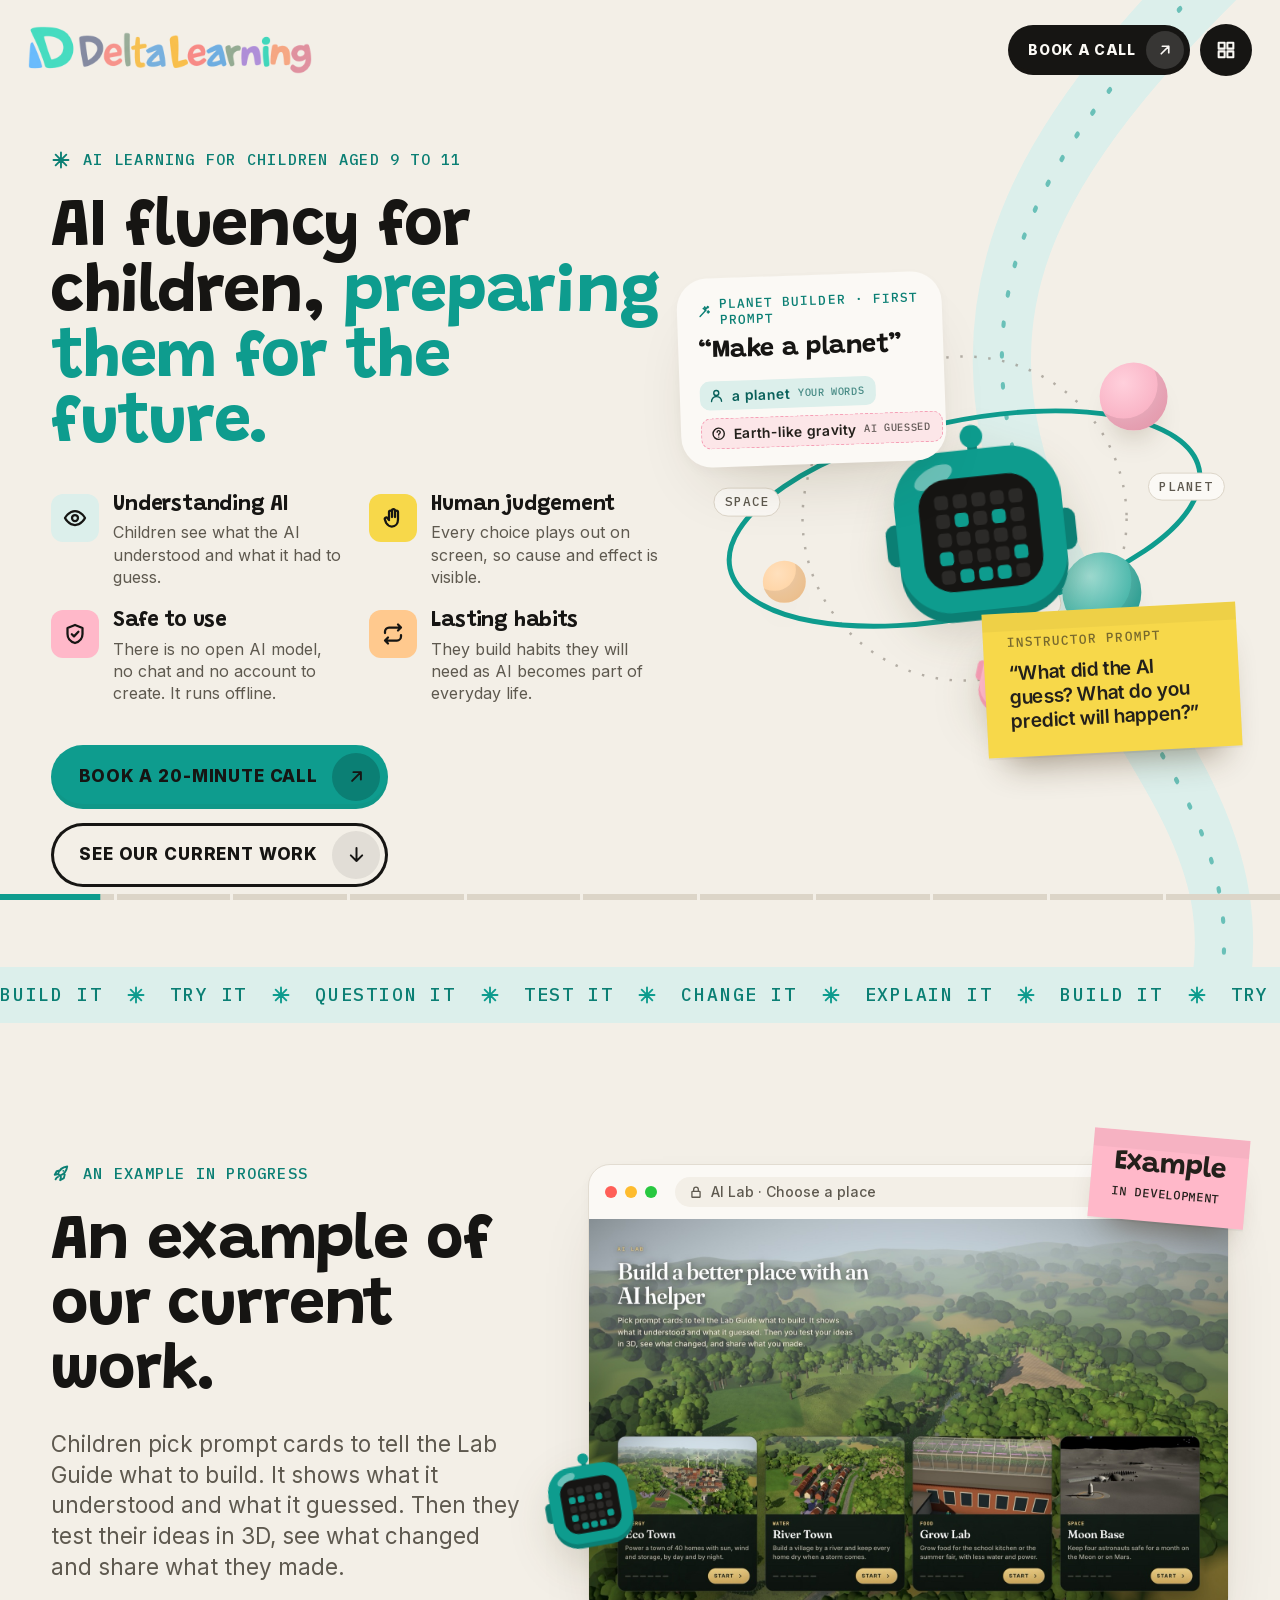
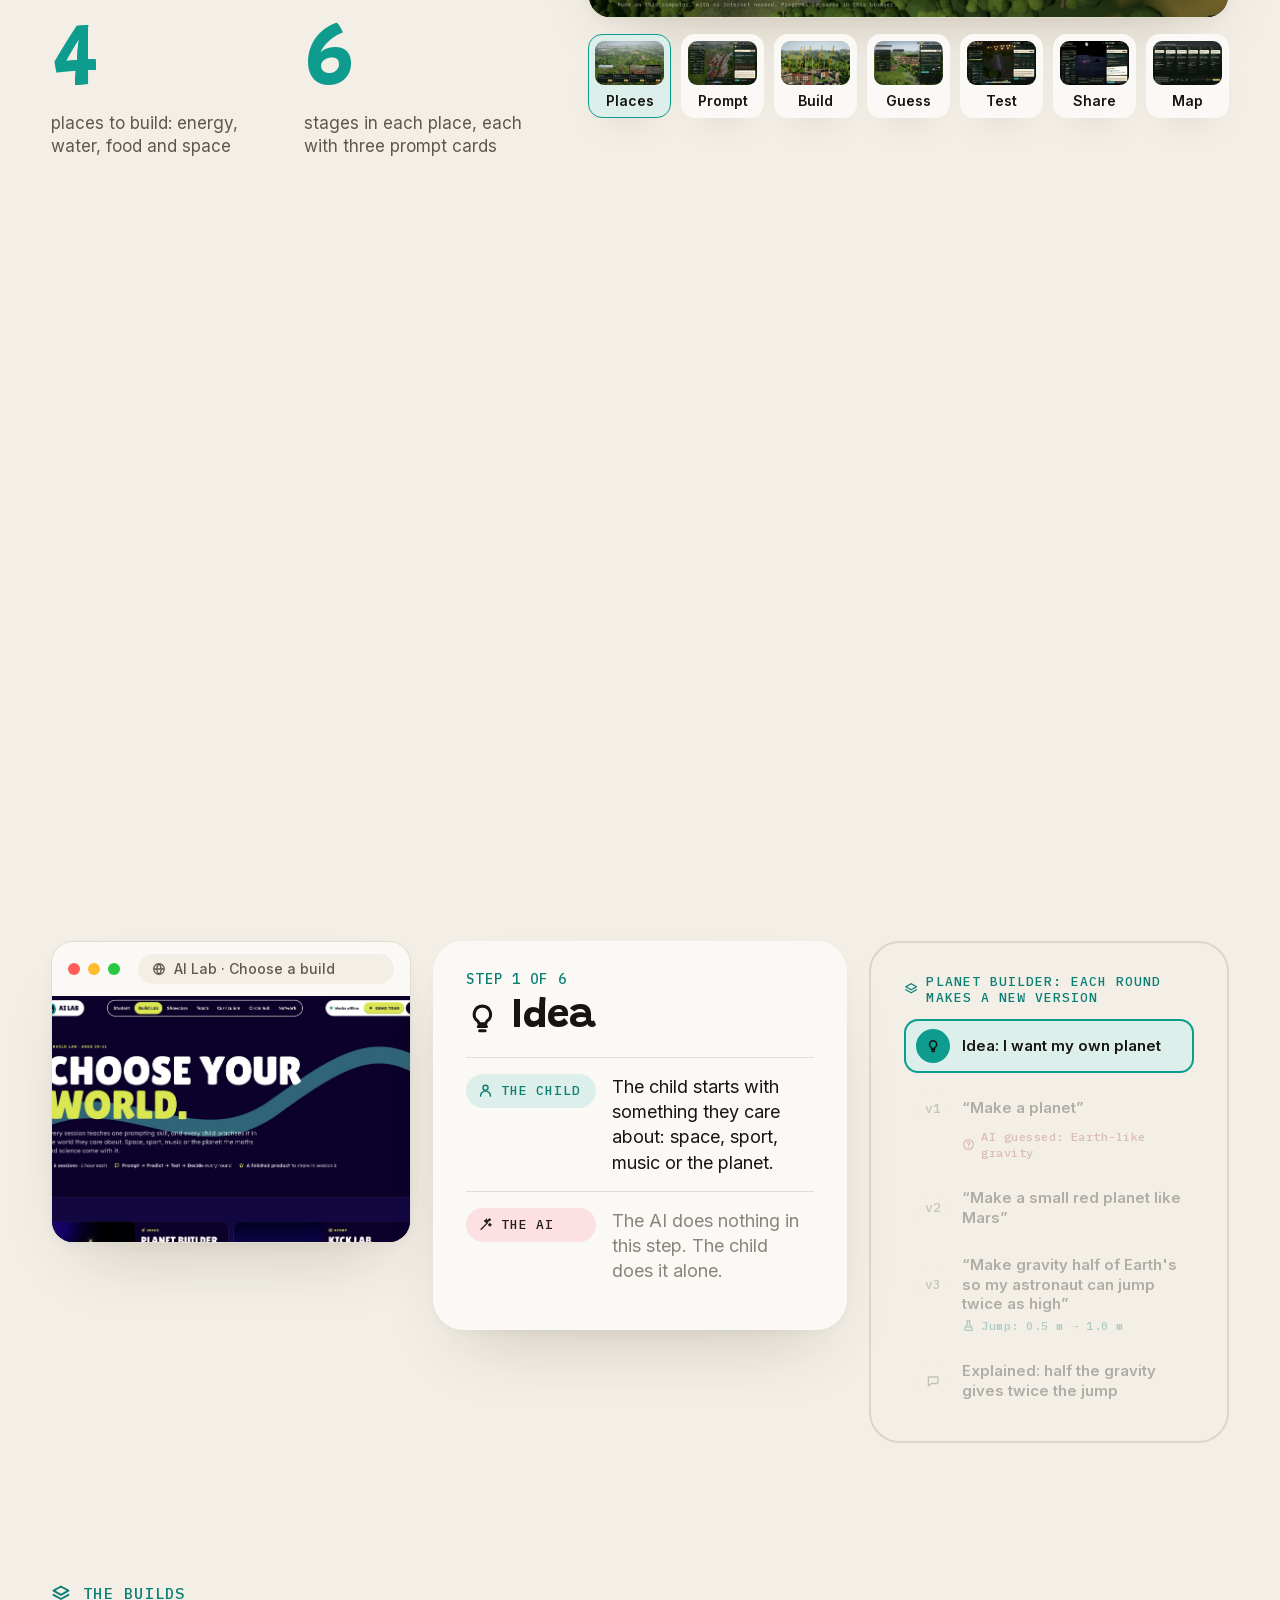
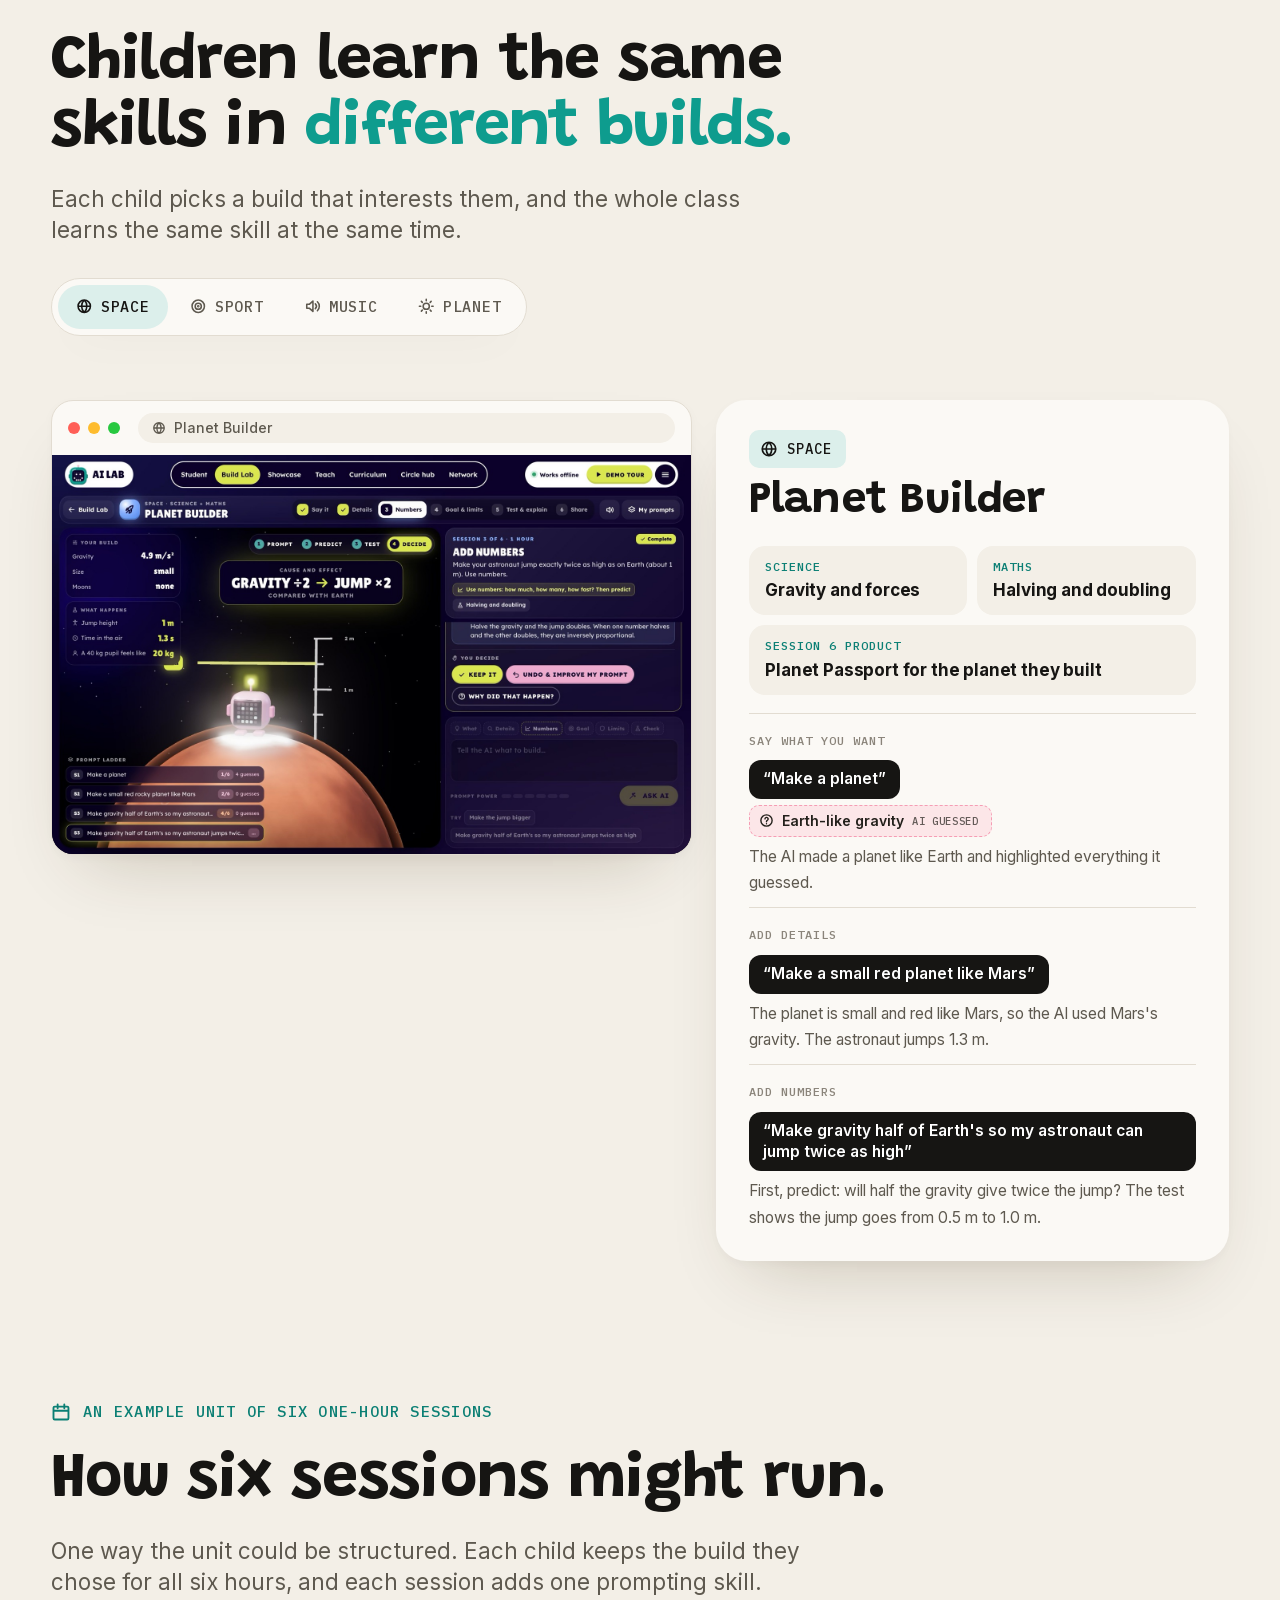
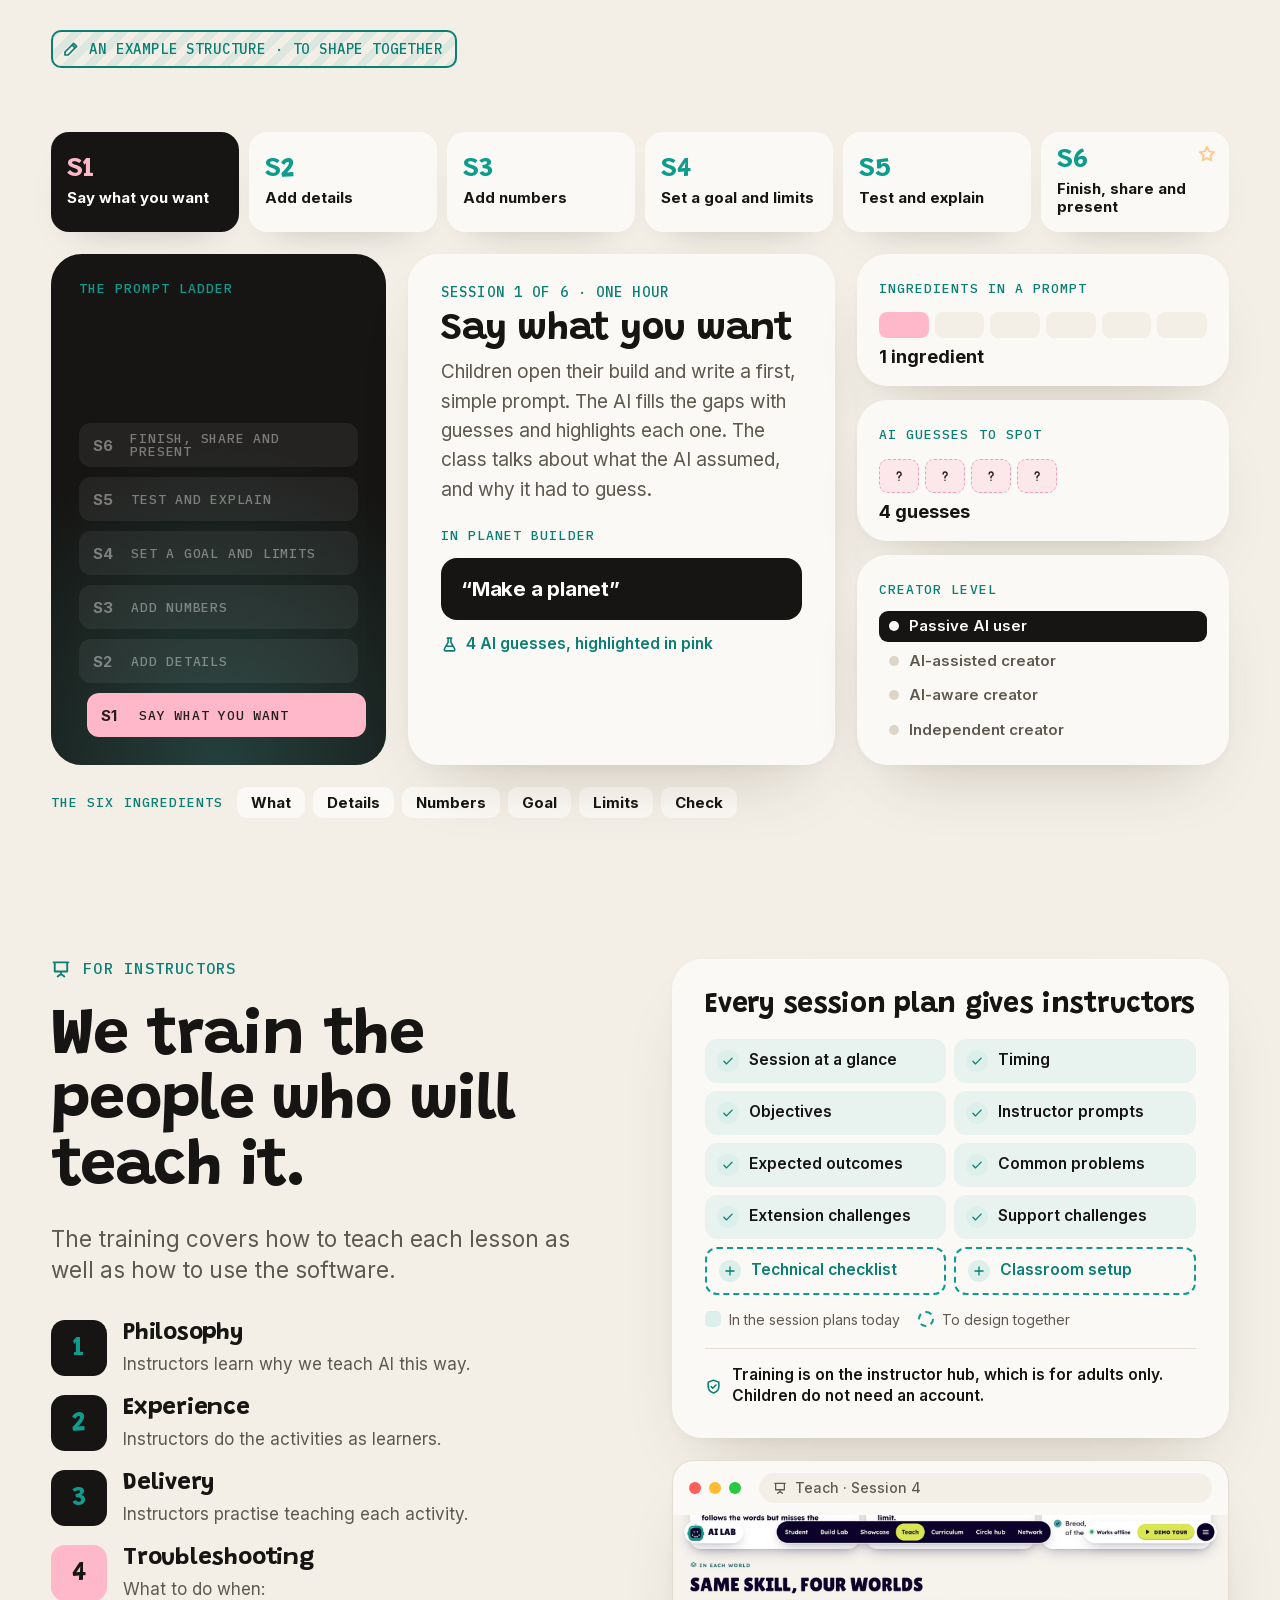
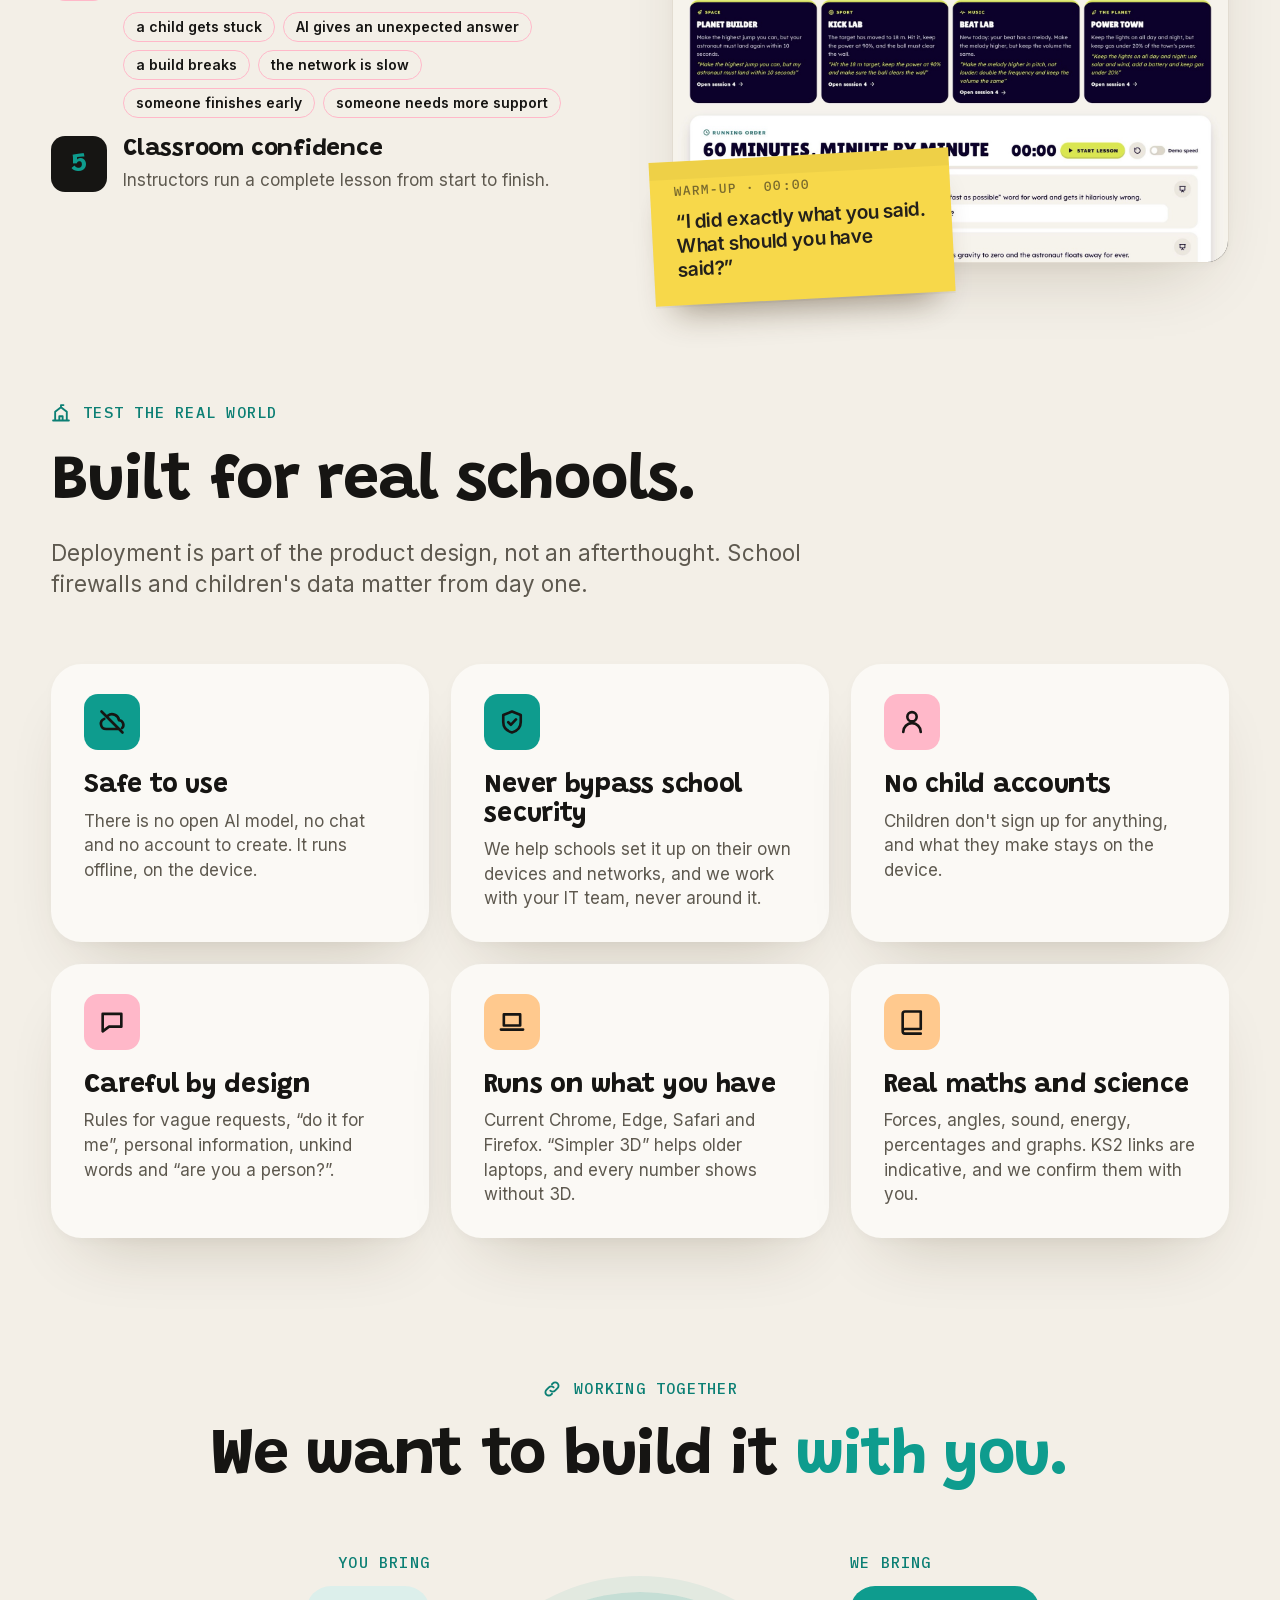
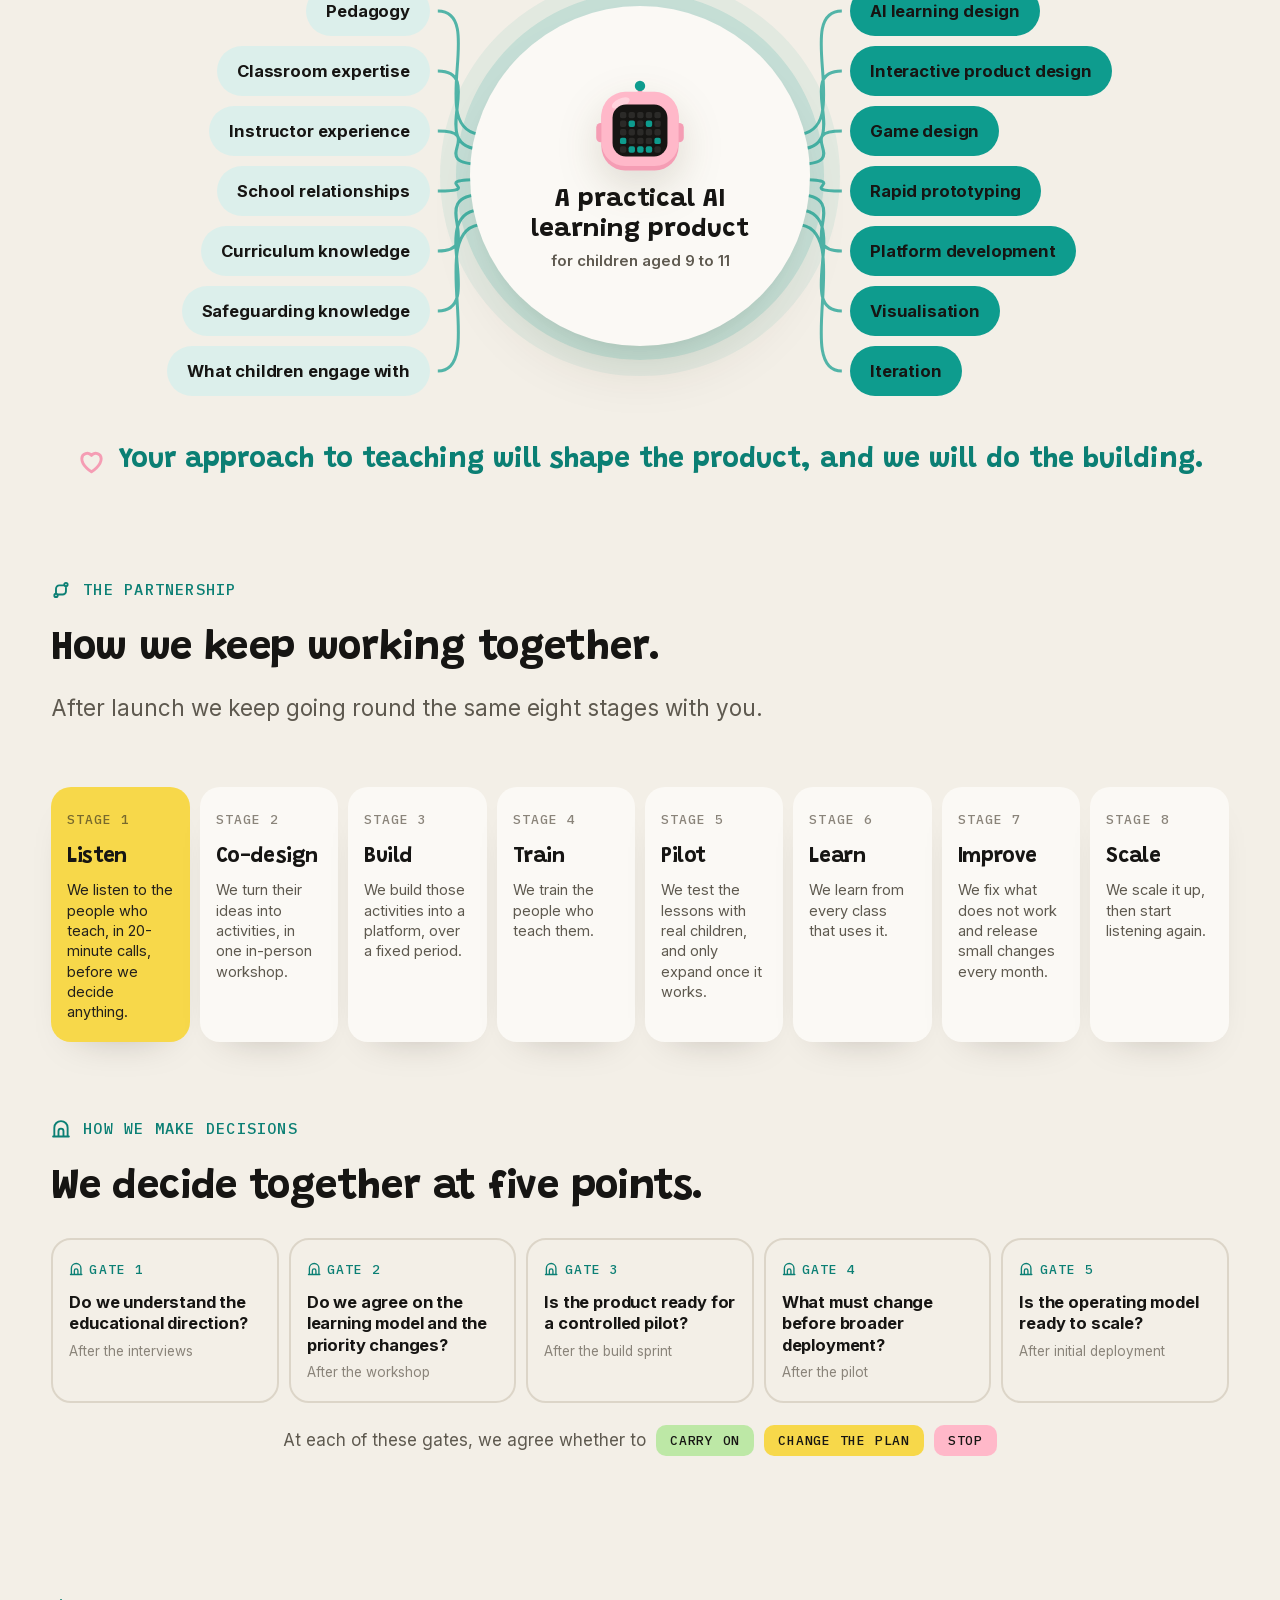
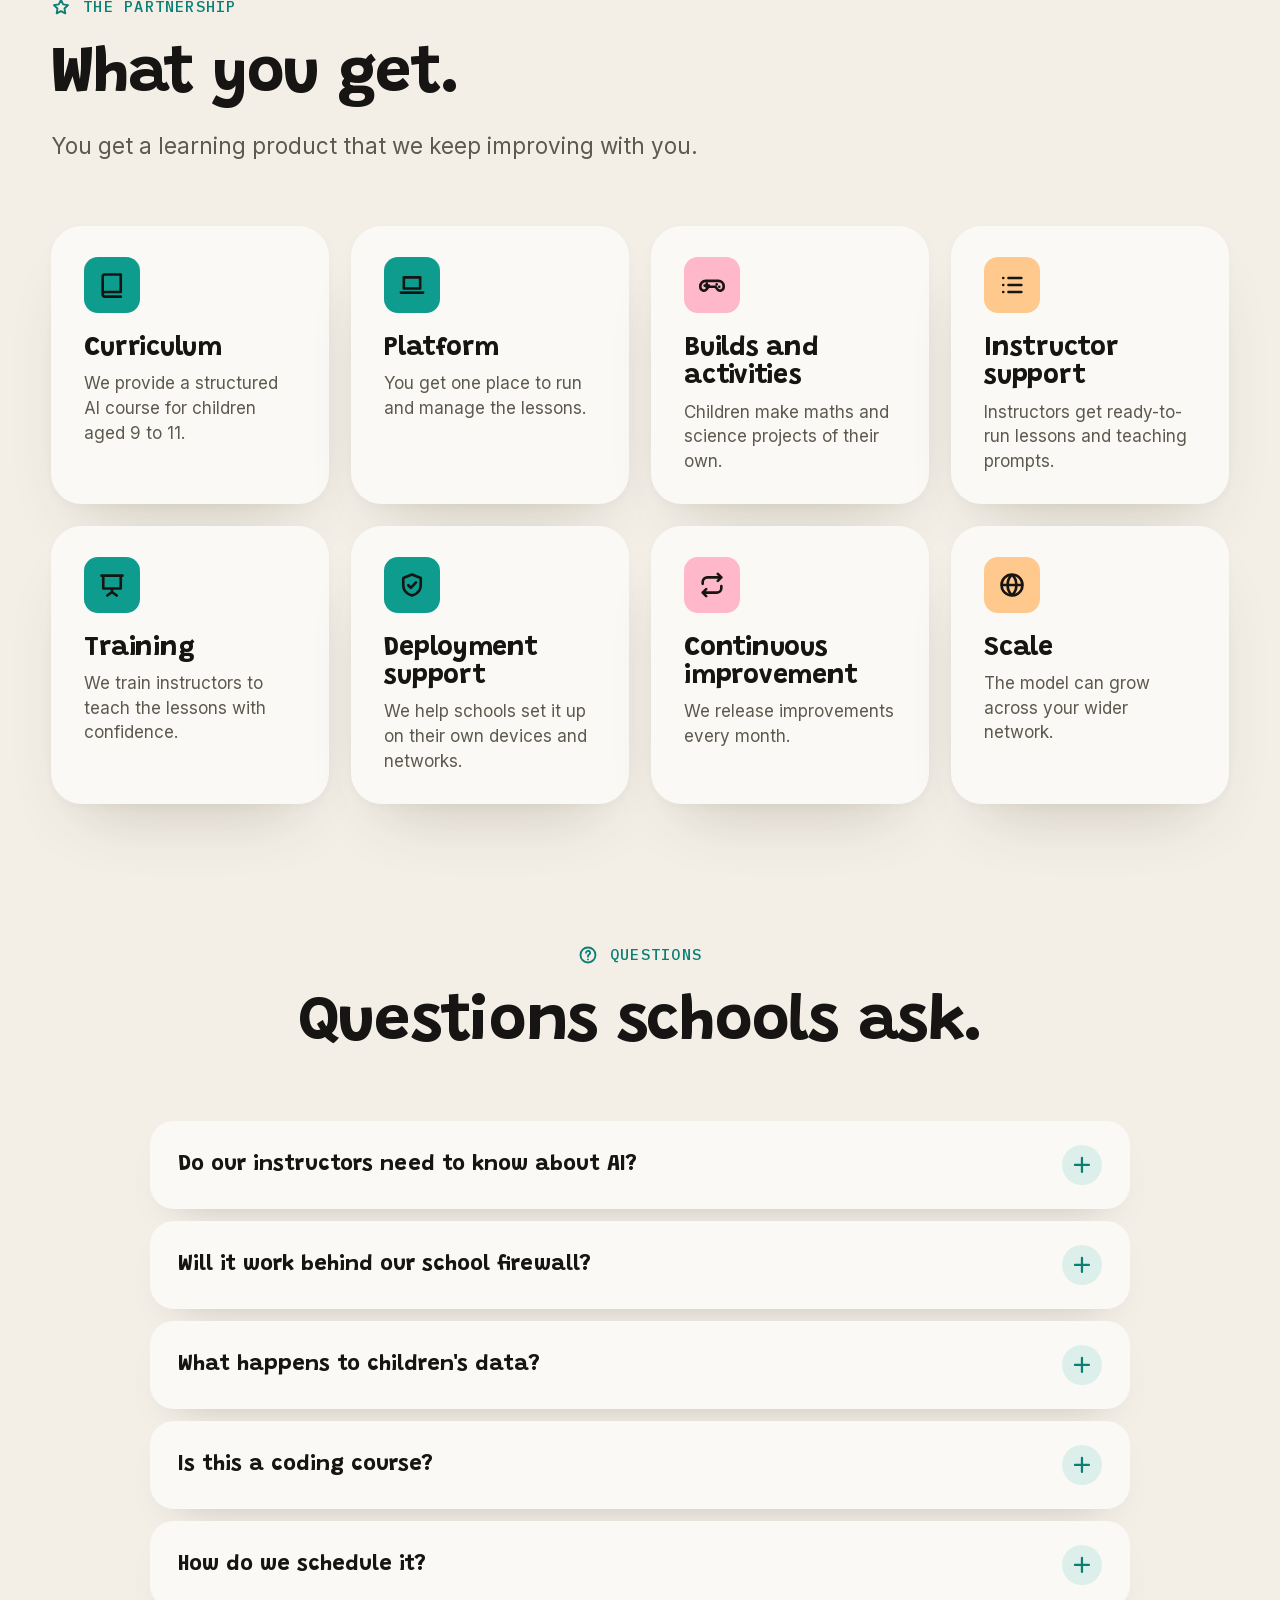
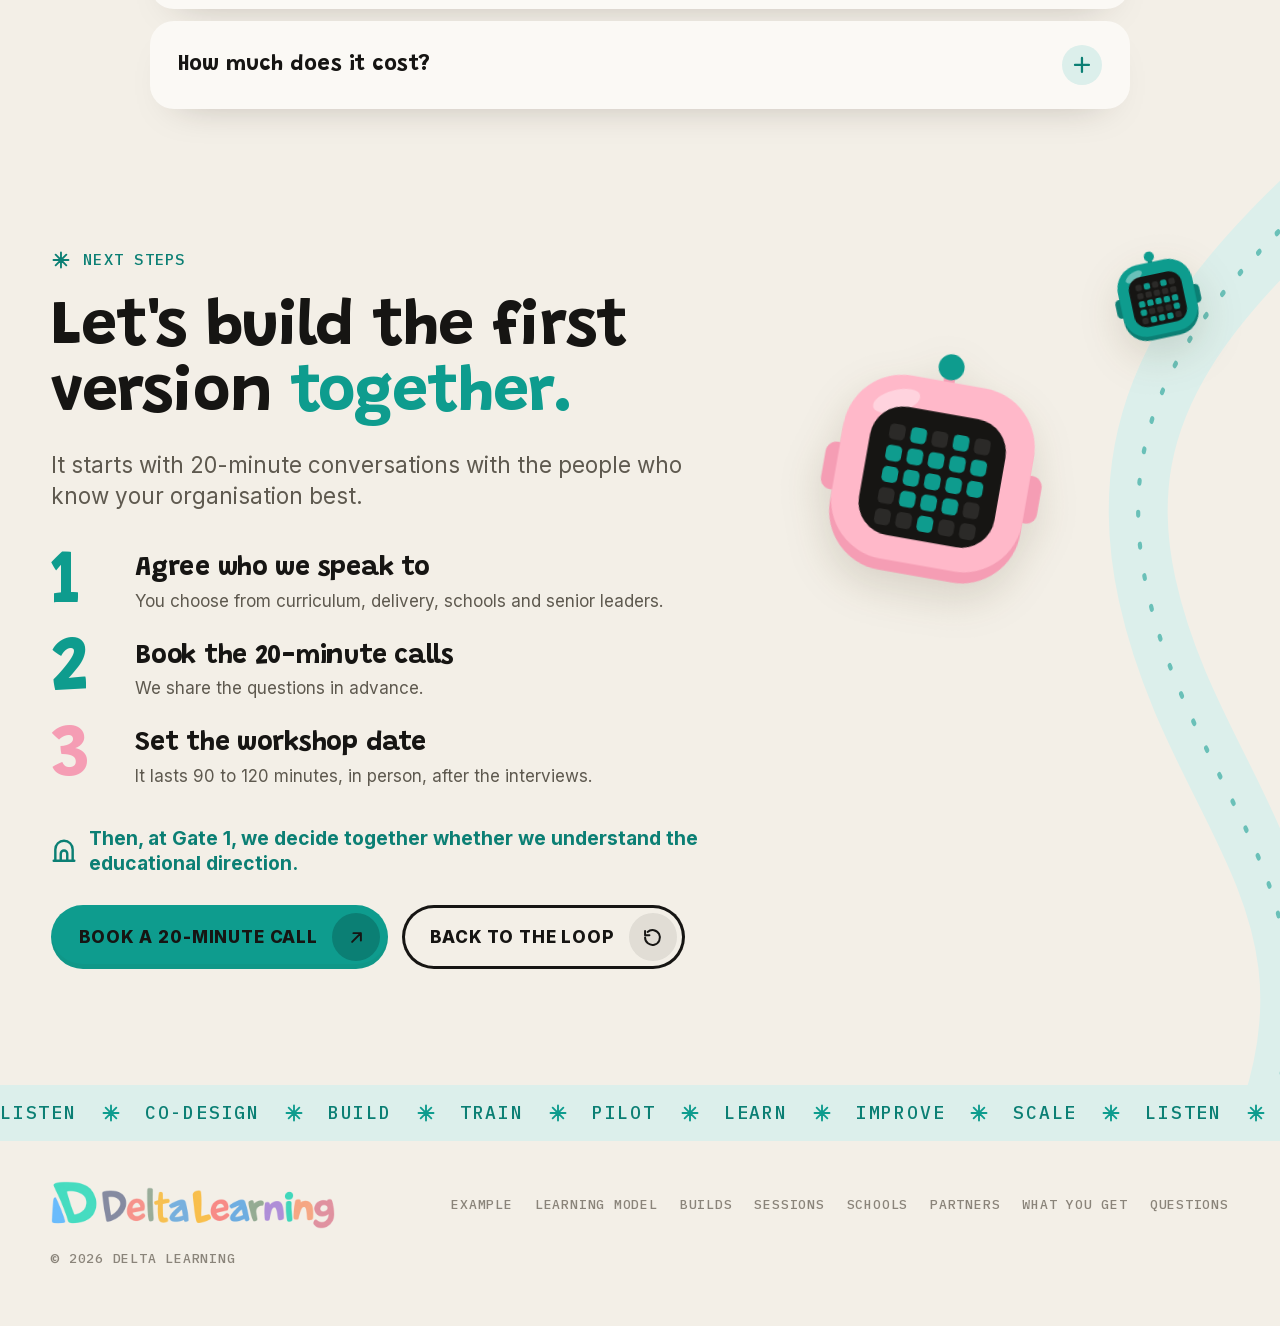
==== commit d26c16a9: "Change the age range to 9 to 11 Co-Authored-By: Claude Opus 5.5 <noreply@anthropic.com>" ====
--- a/deck/index.html
+++ b/deck/index.html
@@ -4,7 +4,7 @@
     <meta charset="utf-8" />
     <meta name="viewport" content="width=device-width, initial-scale=1" />
     <title>Delta Learning · The AI Lab for schools</title>
-    <meta name="description" content="A six-session AI Lab where 10 to 11 year olds learn maths and science by building with AI: prompting step by step, predicting, testing and deciding. For schools and education partners." />
+    <meta name="description" content="A six-session AI Lab where 9 to 11 year olds learn maths and science by building with AI: prompting step by step, predicting, testing and deciding. For schools and education partners." />
     <meta name="theme-color" content="#f3efe7" />
     <link rel="icon" href="../assets/logo-mark.png" type="image/png" />
     <link rel="preload" href="../assets/fonts/grandstander-700-latin.woff2" as="font" type="font/woff2" crossorigin />
@@ -60,7 +60,7 @@
 
         <div class="wrap hero__grid">
           <div class="hero__copy">
-            <p class="eyebrow" data-a><i data-icon="sparkle"></i>AI learning for children aged 10 to 11</p>
+            <p class="eyebrow" data-a><i data-icon="sparkle"></i>AI learning for children aged 9 to 11</p>
             <h1 class="t-hero" data-a style="--d: 100ms">AI fluency for children, <span class="teal">preparing them for the future.</span></h1>
             <ul class="pillars">
               <li data-a style="--d: 200ms"><span class="tile tile--tint"><i data-icon="eye"></i></span><div><h3>Understanding AI</h3><p>Children see what the AI understood and what it had to guess.</p></div></li>
@@ -313,7 +313,7 @@
             <div class="with__hub">
               <span class="bit bit--inline" data-bit="pink:happy:92:0:still"></span>
               <b>A practical AI learning product</b>
-              <small>for children aged 10 to 11</small>
+              <small>for children aged 9 to 11</small>
             </div>
             <div class="with__col with__col--we">
               <h3>We bring</h3>
@@ -373,7 +373,7 @@
             <p class="lead" data-a style="--d: 160ms">You get a learning product that we keep improving with you.</p>
           </div>
           <div class="grid4 grid4--get">
-            <article class="card" data-a><div class="tile"><i data-icon="book"></i></div><h3>Curriculum</h3><p>We provide a structured AI course for children aged 10 to 11.</p></article>
+            <article class="card" data-a><div class="tile"><i data-icon="book"></i></div><h3>Curriculum</h3><p>We provide a structured AI course for children aged 9 to 11.</p></article>
             <article class="card" data-a style="--d: 50ms"><div class="tile"><i data-icon="laptop"></i></div><h3>Platform</h3><p>You get one place to run and manage the lessons.</p></article>
             <article class="card" data-a style="--d: 100ms"><div class="tile tile--pink"><i data-icon="gamepad"></i></div><h3>Builds and activities</h3><p>Children make maths and science projects of their own.</p></article>
             <article class="card" data-a style="--d: 150ms"><div class="tile tile--orange"><i data-icon="list"></i></div><h3>Instructor support</h3><p>Instructors get ready-to-run lessons and teaching prompts.</p></article>
